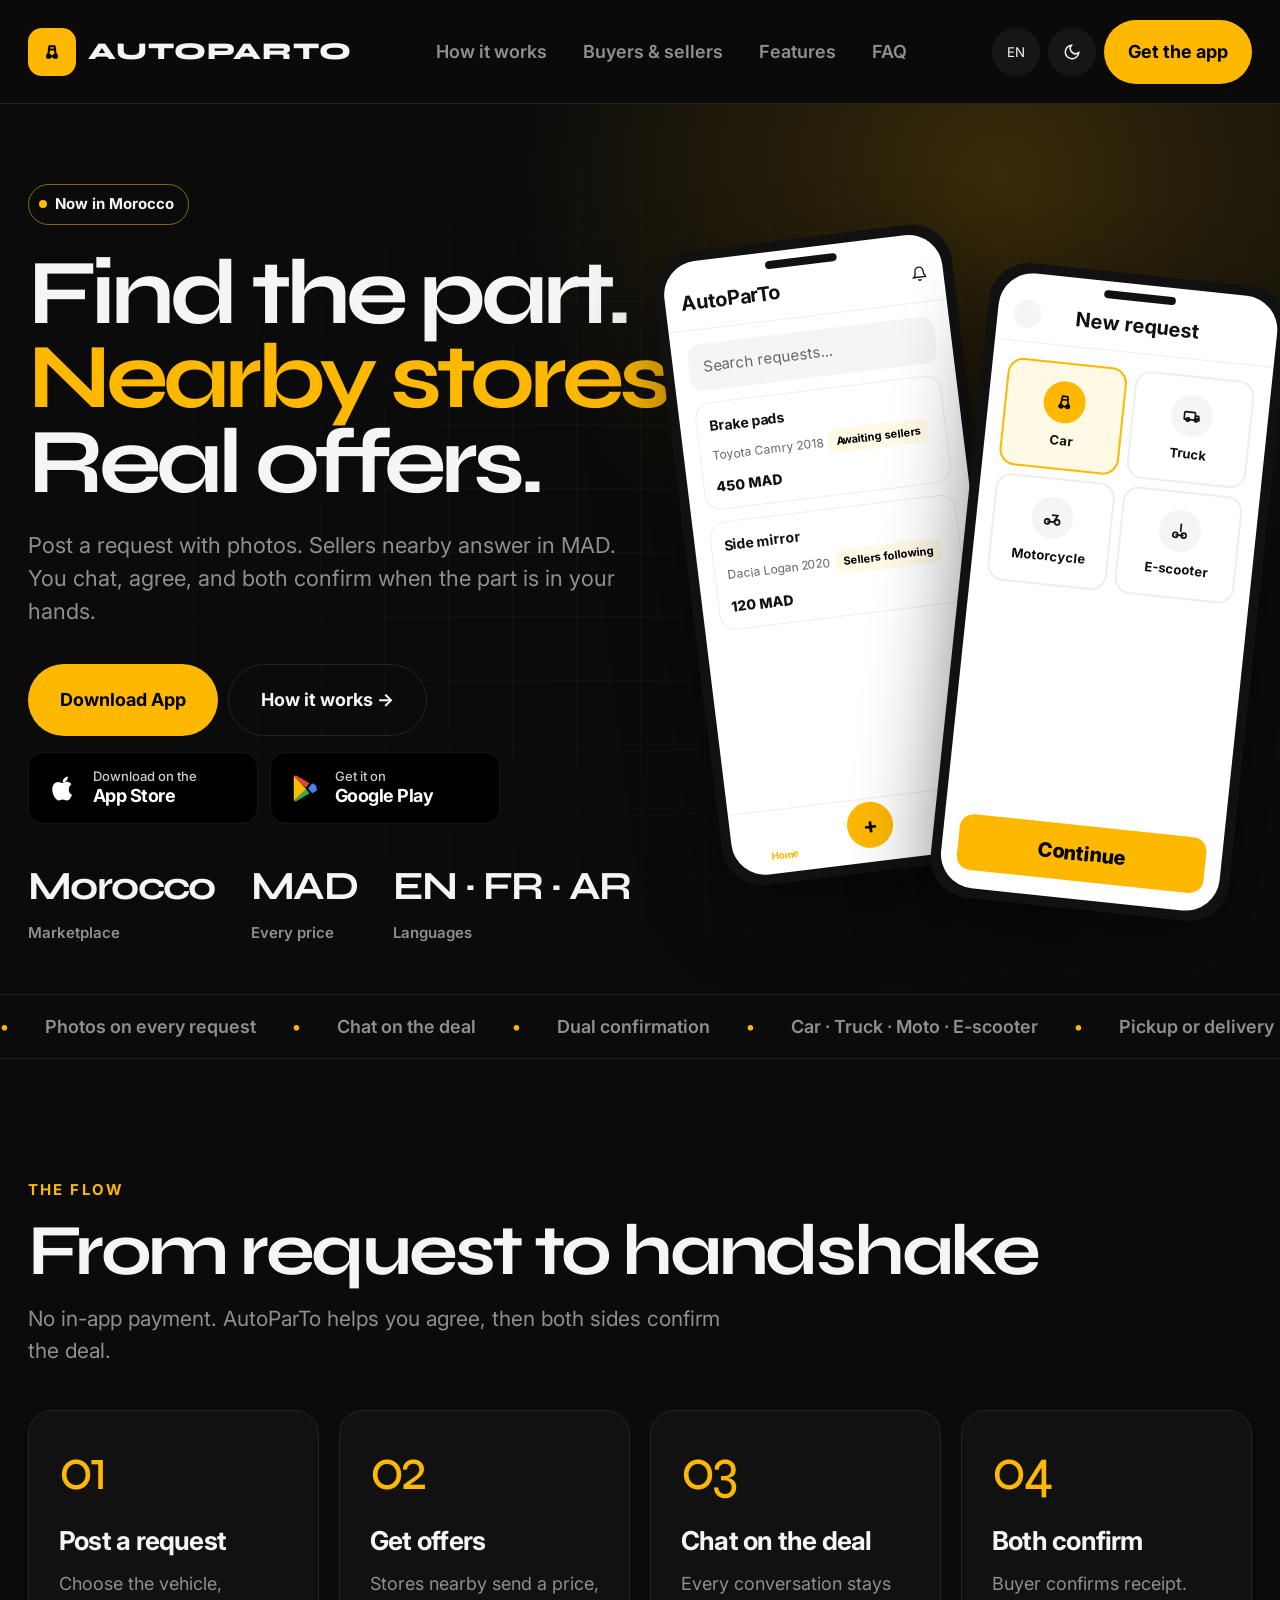
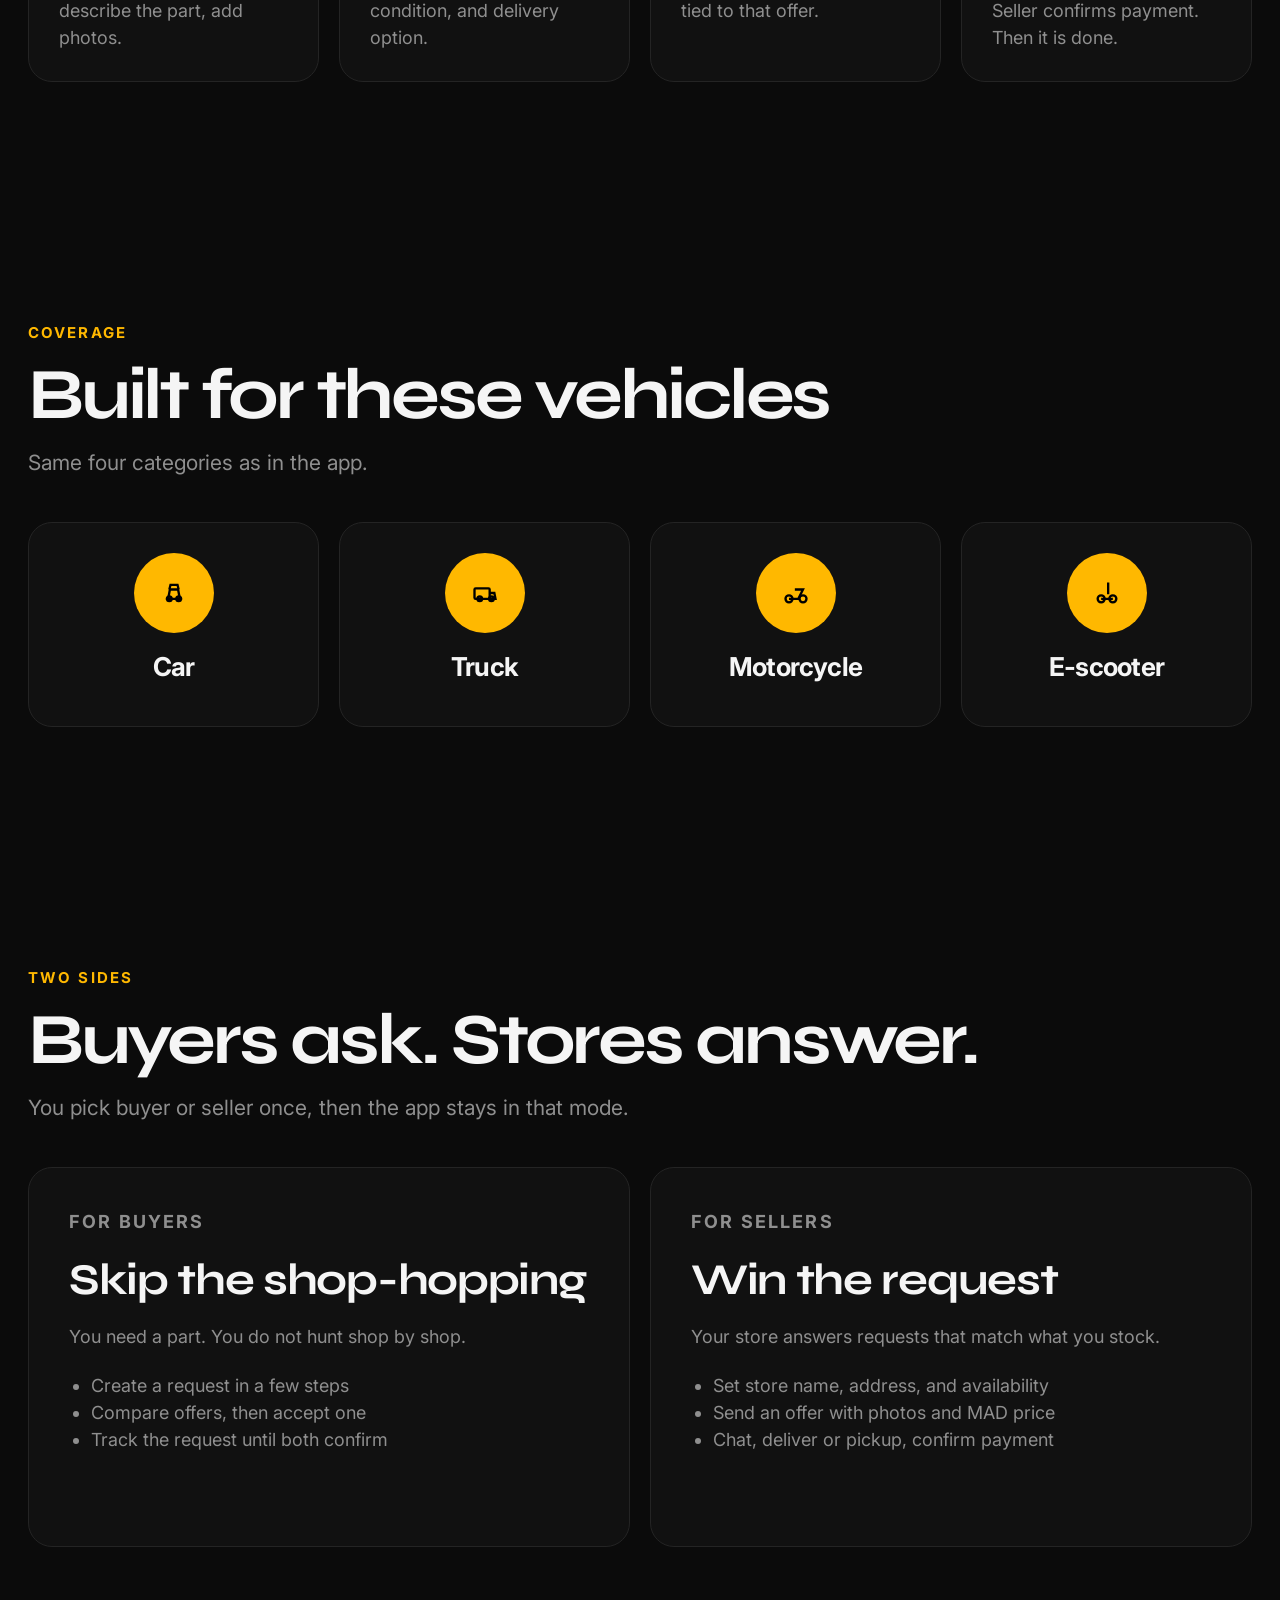
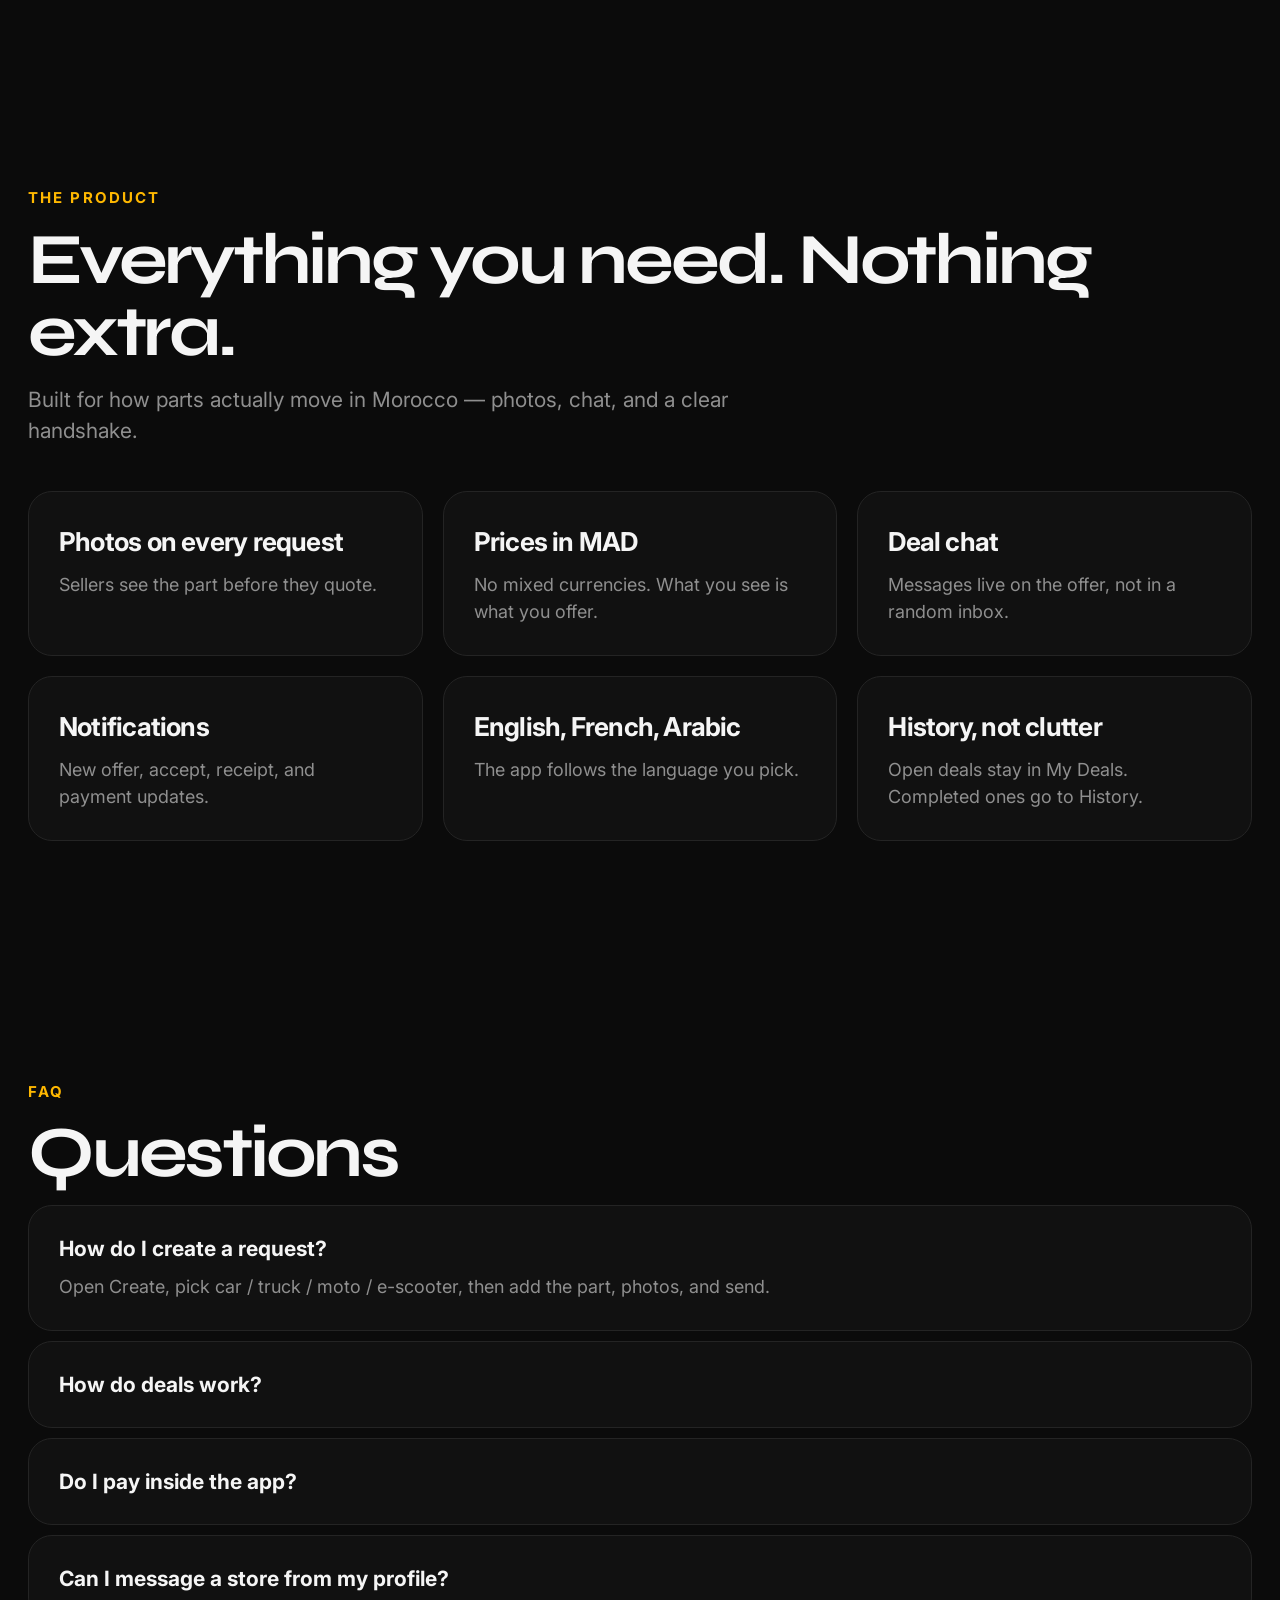
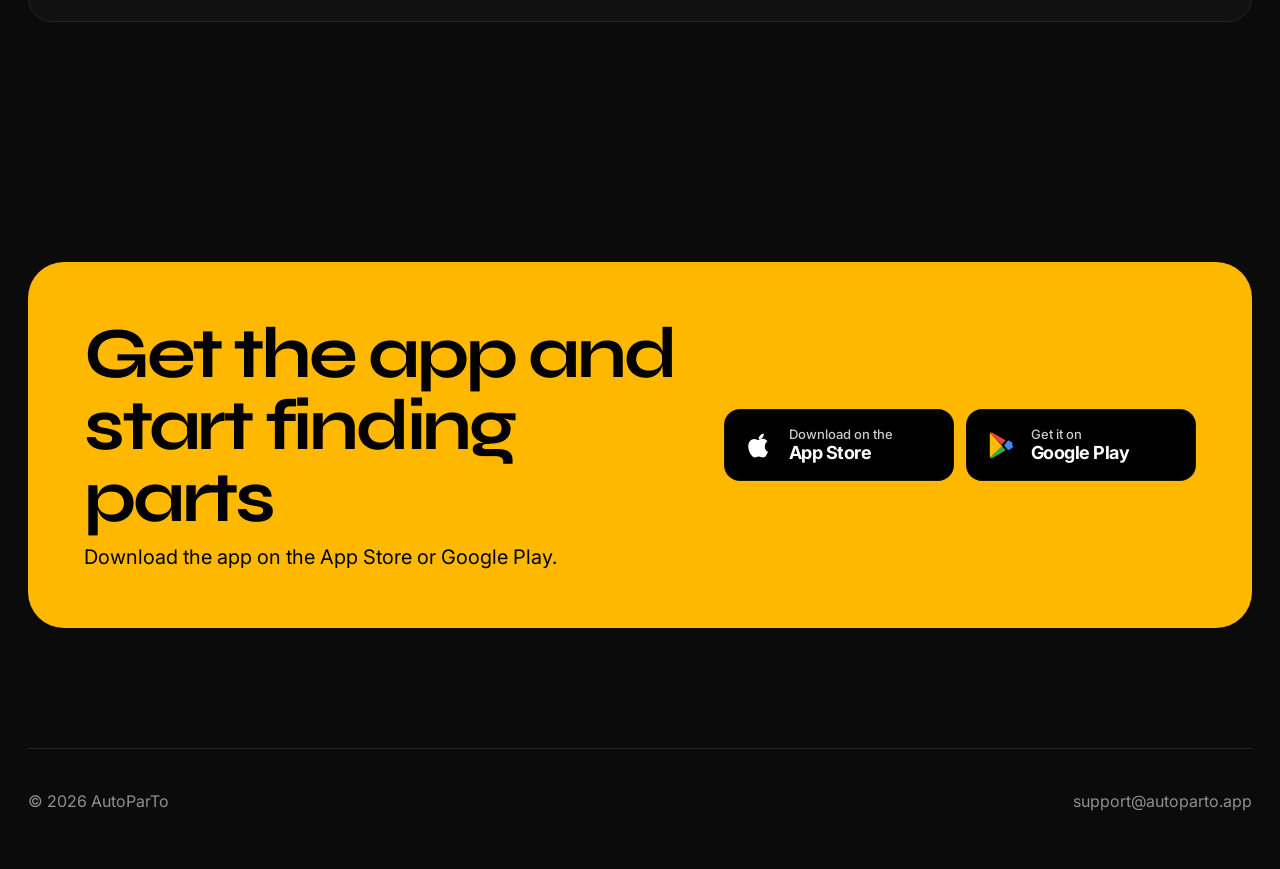
==== index.html @ 4e64b732 "Enlarge landing type and layout to match 125 percent zoom. Co-authored-by: Cursor <cursoragent@curso" ====
<!DOCTYPE html>
<html lang="fr" data-theme="dark">
  <head>
    <meta charset="UTF-8" />
    <meta name="viewport" content="width=device-width, initial-scale=1" />
    <title>AutoParTo — Find the part. Nearby stores. Real offers.</title>
    <meta
      name="description"
      content="AutoParTo connecte les acheteurs et les magasins de pieces auto au Maroc. Publie une demande, recois des offres, discute, et confirmez tous les deux."
    />
    <link rel="preconnect" href="https://fonts.googleapis.com" />
    <link rel="preconnect" href="https://fonts.gstatic.com" crossorigin />
    <link
      href="https://fonts.googleapis.com/css2?family=Inter:wght@400;500;600;700&family=Syne:wght@700;800&family=Tajawal:wght@400;500;700;800&display=swap"
      rel="stylesheet"
    />
    <link rel="stylesheet" href="./styles.css?v=3" />
  </head>
  <body>
    <header class="nav">
      <div class="wrap nav-inner">
        <a class="brand" href="#top">
          <span class="logo" aria-hidden="true">
            <svg width="20" height="20" viewBox="0 0 24 24" fill="none" stroke="currentColor" stroke-width="2.4">
              <path d="M5 17h14M7 17l1.5-8h7L17 17M8 9l1-4h6l1 4" />
              <circle cx="8" cy="17" r="2" />
              <circle cx="16" cy="17" r="2" />
            </svg>
          </span>
          AutoParTo
        </a>
        <nav class="nav-links">
          <a href="#how" data-i18n="nav.how"></a>
          <a href="#roles" data-i18n="nav.roles"></a>
          <a href="#features" data-i18n="nav.features"></a>
          <a href="#faq" data-i18n="nav.faq"></a>
        </nav>
        <div class="nav-actions">
          <div class="lang">
            <button class="lang-btn" id="langToggle" aria-label="Language">EN</button>
            <div class="lang-menu" id="langMenu">
              <button data-lang="en">English</button>
              <button data-lang="fr">Francais</button>
              <button data-lang="ar">العربية</button>
            </div>
          </div>
          <button class="icon-btn" id="themeToggle" aria-label="Theme">
            <svg width="18" height="18" viewBox="0 0 24 24" fill="none" stroke="currentColor" stroke-width="2">
              <path d="M21 12.8A9 9 0 1 1 11.2 3 7 7 0 0 0 21 12.8z" />
            </svg>
          </button>
          <a class="btn btn-primary" href="#download" data-i18n="nav.cta"></a>
          <button class="icon-btn menu-btn" id="menuBtn" aria-label="Menu">
            <svg width="18" height="18" viewBox="0 0 24 24" fill="none" stroke="currentColor" stroke-width="2">
              <path d="M4 7h16M4 12h16M4 17h16" />
            </svg>
          </button>
        </div>
      </div>
      <div class="wrap mobile-drawer" id="mobileNav">
        <a href="#how" data-i18n="nav.how"></a>
        <a href="#roles" data-i18n="nav.roles"></a>
        <a href="#features" data-i18n="nav.features"></a>
        <a href="#faq" data-i18n="nav.faq"></a>
        <a href="#download" data-i18n="nav.cta"></a>
      </div>
    </header>

    <main id="top">
      <section class="hero">
        <div class="wrap hero-grid">
          <div>
            <div class="kicker">
              <span class="kicker-dot"></span>
              <span data-i18n="hero.kicker"></span>
            </div>
            <h1>
              <span data-i18n="hero.t1"></span>
              <span class="accent" data-i18n="hero.t2"></span>
              <span data-i18n="hero.t3"></span>
            </h1>
            <p class="lead" data-i18n="hero.lead"></p>
            <div class="hero-actions">
              <a class="btn btn-primary btn-lg" href="#download" data-i18n="hero.cta"></a>
              <a class="btn btn-ghost btn-lg" href="#how" data-i18n="hero.secondary"></a>
            </div>
            <div class="hero-cta store-btns">
              <a class="store-btn js-store-ios" href="https://apps.apple.com/app/autoparto" target="_blank" rel="noopener noreferrer" aria-label="App Store">
                <svg class="store-logo" viewBox="0 0 24 24" aria-hidden="true">
                  <path fill="currentColor" d="M16.4 12.7c0-2.3 1.9-3.4 2-3.5-1.1-1.6-2.8-1.8-3.4-1.8-1.4-.1-2.8.9-3.5.9s-1.8-.8-3-.8c-1.5 0-3 .9-3.8 2.3-1.6 2.8-.4 7 1.2 9.3.8 1.1 1.7 2.3 2.9 2.3 1.2 0 1.6-.7 3-.7s1.8.7 3 .7 2-.1 2.9-2.2c.7-1.1 1-2.1 1-2.2-.1 0-2.3-.9-2.3-3.3zM14.7 6.3c.6-.8 1.1-1.9.9-3-1 .1-2.1.7-2.8 1.5-.6.7-1.2 1.8-1 2.9 1.1.1 2.2-.5 2.9-1.4z"/>
                </svg>
                <span>
                  <small data-i18n="store.iosTop"></small>
                  <strong data-i18n="store.iosName"></strong>
                </span>
              </a>
              <a class="store-btn js-store-android" href="https://play.google.com/store/apps/details?id=com.autoparto.app" target="_blank" rel="noopener noreferrer" aria-label="Google Play">
                <svg class="store-logo" viewBox="0 0 24 24" aria-hidden="true">
                  <path fill="#34A853" d="M12.5 12.2 3.8 21.3c.2.4.6.7 1.1.7.3 0 .5-.1.8-.2l9.7-5.6-2.9-4z"/>
                  <path fill="#4285F4" d="M20.4 10.2 17.4 8.5l-3.1 3.7 3.1 3.7 3-1.7c.8-.5.8-1.8 0-2.3z"/>
                  <path fill="#FBBC04" d="M3.8 2.7c-.1.2-.2.4-.2.7v17.2c0 .3.1.5.2.7l8.9-8.6L3.8 2.7z"/>
                  <path fill="#EA4335" d="M12.5 11.8 15.4 8.5 5.7 2.9C5.4 2.7 5.2 2.6 4.9 2.6c-.5 0-.9.3-1.1.7l8.7 8.5z"/>
                </svg>
                <span>
                  <small data-i18n="store.androidTop"></small>
                  <strong data-i18n="store.androidName"></strong>
                </span>
              </a>
            </div>
            <div class="stats">
              <div>
                <strong data-i18n="stats.s1v"></strong>
                <span data-i18n="stats.s1l"></span>
              </div>
              <div>
                <strong data-i18n="stats.s2v"></strong>
                <span data-i18n="stats.s2l"></span>
              </div>
              <div>
                <strong data-i18n="stats.s3v"></strong>
                <span data-i18n="stats.s3l"></span>
              </div>
            </div>
          </div>

          <div class="phones" aria-hidden="true">
            <div class="phone phone-a">
              <div class="phone-screen">
                <div class="phone-status"><span class="notch"></span></div>
                <div class="phone-head">
                  <span>AutoParTo</span>
                  <span class="bell">
                    <svg width="16" height="16" viewBox="0 0 24 24" fill="none" stroke="currentColor" stroke-width="2">
                      <path d="M6 8a6 6 0 1 1 12 0c0 7 3 7 3 9H3s3-2 3-9" />
                      <path d="M10 20a2 2 0 0 0 4 0" />
                    </svg>
                  </span>
                </div>
                <div class="search" data-i18n="mock.search"></div>
                <div class="mini-card">
                  <strong data-i18n="mock.part1"></strong>
                  <span>Toyota Camry 2018</span>
                  <div class="pill" data-i18n="mock.awaiting"></div>
                  <div class="price">450 MAD</div>
                </div>
                <div class="mini-card">
                  <strong data-i18n="mock.part2"></strong>
                  <span>Dacia Logan 2020</span>
                  <div class="pill" data-i18n="mock.offers"></div>
                  <div class="price">120 MAD</div>
                </div>
                <div class="tabbar">
                  <div class="on">Home</div>
                  <div><div class="mid">+</div></div>
                  <div>Compte</div>
                </div>
              </div>
            </div>

            <div class="phone phone-b">
              <div class="phone-screen">
                <div class="phone-status"><span class="notch"></span></div>
                <div class="phone-head">
                  <span class="back-dot"></span>
                  <span data-i18n="mock.create"></span>
                  <span class="head-spacer"></span>
                </div>
                <div class="grid-2">
                  <div class="cat on">
                    <div class="icon-circle">
                      <svg width="20" height="20" viewBox="0 0 24 24" fill="none" stroke="currentColor" stroke-width="2"><path d="M5 17h14M7 17l1.5-8h7L17 17M8 9l1-4h6l1 4"/><circle cx="8" cy="17" r="2"/><circle cx="16" cy="17" r="2"/></svg>
                    </div>
                    <span data-i18n="vehicles.car"></span>
                  </div>
                  <div class="cat">
                    <div class="icon-circle">
                      <svg width="20" height="20" viewBox="0 0 24 24" fill="none" stroke="currentColor" stroke-width="2"><rect x="3" y="8" width="13" height="9" rx="1"/><path d="M16 12h4l1 5h-5"/><circle cx="7.5" cy="17" r="2"/><circle cx="17.5" cy="17" r="2"/></svg>
                    </div>
                    <span data-i18n="vehicles.truck"></span>
                  </div>
                  <div class="cat">
                    <div class="icon-circle">
                      <svg width="20" height="20" viewBox="0 0 24 24" fill="none" stroke="currentColor" stroke-width="2"><circle cx="6" cy="17" r="3"/><circle cx="18" cy="17" r="3"/><path d="M6 17h8l4-8H11"/></svg>
                    </div>
                    <span data-i18n="vehicles.moto"></span>
                  </div>
                  <div class="cat">
                    <div class="icon-circle">
                      <svg width="20" height="20" viewBox="0 0 24 24" fill="none" stroke="currentColor" stroke-width="2"><path d="M13 3v10M7 17h10"/><circle cx="7" cy="17" r="3"/><circle cx="17" cy="17" r="3"/></svg>
                    </div>
                    <span data-i18n="vehicles.escooter"></span>
                  </div>
                </div>
                <div class="continue" data-i18n="mock.continue"></div>
              </div>
            </div>
          </div>
        </div>
      </section>

      <div class="ticker" aria-hidden="true">
        <div class="ticker-track">
          <span data-i18n="ticker.c1"></span>
          <span data-i18n="ticker.c2"></span>
          <span data-i18n="ticker.c3"></span>
          <span data-i18n="ticker.c4"></span>
          <span data-i18n="ticker.c5"></span>
          <span data-i18n="ticker.c6"></span>
          <span data-i18n="ticker.c1"></span>
          <span data-i18n="ticker.c2"></span>
          <span data-i18n="ticker.c3"></span>
          <span data-i18n="ticker.c4"></span>
          <span data-i18n="ticker.c5"></span>
          <span data-i18n="ticker.c6"></span>
        </div>
      </div>

      <section class="section" id="how">
        <div class="wrap">
          <p class="eyebrow" data-i18n="how.eyebrow"></p>
          <h2 data-i18n="how.title"></h2>
          <p class="section-lead" data-i18n="how.lead"></p>
          <div class="steps">
            <article class="step">
              <div class="step-num">01</div>
              <h3 data-i18n="how.s1t"></h3>
              <p data-i18n="how.s1d"></p>
            </article>
            <article class="step">
              <div class="step-num">02</div>
              <h3 data-i18n="how.s2t"></h3>
              <p data-i18n="how.s2d"></p>
            </article>
            <article class="step">
              <div class="step-num">03</div>
              <h3 data-i18n="how.s3t"></h3>
              <p data-i18n="how.s3d"></p>
            </article>
            <article class="step">
              <div class="step-num">04</div>
              <h3 data-i18n="how.s4t"></h3>
              <p data-i18n="how.s4d"></p>
            </article>
          </div>
        </div>
      </section>

      <section class="section" id="vehicles">
        <div class="wrap">
          <p class="eyebrow" data-i18n="vehicles.eyebrow"></p>
          <h2 data-i18n="vehicles.title"></h2>
          <p class="section-lead" data-i18n="vehicles.lead"></p>
          <div class="vehicles">
            <article class="vehicle">
              <div class="icon-circle">
                <svg width="28" height="28" viewBox="0 0 24 24" fill="none" stroke="currentColor" stroke-width="2"><path d="M5 17h14M7 17l1.5-8h7L17 17M8 9l1-4h6l1 4"/><circle cx="8" cy="17" r="2"/><circle cx="16" cy="17" r="2"/></svg>
              </div>
              <h3 data-i18n="vehicles.car"></h3>
            </article>
            <article class="vehicle">
              <div class="icon-circle">
                <svg width="28" height="28" viewBox="0 0 24 24" fill="none" stroke="currentColor" stroke-width="2"><rect x="3" y="8" width="13" height="9" rx="1"/><path d="M16 12h4l1 5h-5"/><circle cx="7.5" cy="17" r="2"/><circle cx="17.5" cy="17" r="2"/></svg>
              </div>
              <h3 data-i18n="vehicles.truck"></h3>
            </article>
            <article class="vehicle">
              <div class="icon-circle">
                <svg width="28" height="28" viewBox="0 0 24 24" fill="none" stroke="currentColor" stroke-width="2"><circle cx="6" cy="17" r="3"/><circle cx="18" cy="17" r="3"/><path d="M6 17h8l4-8H11"/></svg>
              </div>
              <h3 data-i18n="vehicles.moto"></h3>
            </article>
            <article class="vehicle">
              <div class="icon-circle">
                <svg width="28" height="28" viewBox="0 0 24 24" fill="none" stroke="currentColor" stroke-width="2"><path d="M13 3v10M7 17h10"/><circle cx="7" cy="17" r="3"/><circle cx="17" cy="17" r="3"/></svg>
              </div>
              <h3 data-i18n="vehicles.escooter"></h3>
            </article>
          </div>
        </div>
      </section>

      <section class="section" id="roles">
        <div class="wrap">
          <p class="eyebrow" data-i18n="roles.eyebrow"></p>
          <h2 data-i18n="roles.title"></h2>
          <p class="section-lead" data-i18n="roles.lead"></p>
          <div class="roles">
            <article class="role">
              <p class="role-tag" data-i18n="roles.buyerTag"></p>
              <h3 data-i18n="roles.buyerTitle"></h3>
              <p data-i18n="roles.buyerLead"></p>
              <ul>
                <li data-i18n="roles.b1"></li>
                <li data-i18n="roles.b2"></li>
                <li data-i18n="roles.b3"></li>
              </ul>
            </article>
            <article class="role">
              <p class="role-tag" data-i18n="roles.sellerTag"></p>
              <h3 data-i18n="roles.sellerTitle"></h3>
              <p data-i18n="roles.sellerLead"></p>
              <ul>
                <li data-i18n="roles.s1"></li>
                <li data-i18n="roles.s2"></li>
                <li data-i18n="roles.s3"></li>
              </ul>
            </article>
          </div>
        </div>
      </section>

      <section class="section" id="features">
        <div class="wrap">
          <p class="eyebrow" data-i18n="features.eyebrow"></p>
          <h2 data-i18n="features.title"></h2>
          <p class="section-lead" data-i18n="features.lead"></p>
          <div class="features">
            <article class="feature">
              <h3 data-i18n="features.f1t"></h3>
              <p data-i18n="features.f1d"></p>
            </article>
            <article class="feature">
              <h3 data-i18n="features.f2t"></h3>
              <p data-i18n="features.f2d"></p>
            </article>
            <article class="feature">
              <h3 data-i18n="features.f3t"></h3>
              <p data-i18n="features.f3d"></p>
            </article>
            <article class="feature">
              <h3 data-i18n="features.f4t"></h3>
              <p data-i18n="features.f4d"></p>
            </article>
            <article class="feature">
              <h3 data-i18n="features.f5t"></h3>
              <p data-i18n="features.f5d"></p>
            </article>
            <article class="feature">
              <h3 data-i18n="features.f6t"></h3>
              <p data-i18n="features.f6d"></p>
            </article>
          </div>
        </div>
      </section>

      <section class="section" id="faq">
        <div class="wrap">
          <p class="eyebrow" data-i18n="faq.eyebrow"></p>
          <h2 data-i18n="faq.title"></h2>
          <div class="faq-item open">
            <button type="button" data-i18n="faq.q1"></button>
            <p data-i18n="faq.a1"></p>
          </div>
          <div class="faq-item">
            <button type="button" data-i18n="faq.q2"></button>
            <p data-i18n="faq.a2"></p>
          </div>
          <div class="faq-item">
            <button type="button" data-i18n="faq.q3"></button>
            <p data-i18n="faq.a3"></p>
          </div>
          <div class="faq-item">
            <button type="button" data-i18n="faq.q4"></button>
            <p data-i18n="faq.a4"></p>
          </div>
        </div>
      </section>

      <section class="section" id="download">
        <div class="wrap">
          <div class="cta-band">
            <div>
              <h2 data-i18n="cta.title"></h2>
              <p data-i18n="cta.lead"></p>
            </div>
            <div class="store-btns">
              <a class="store-btn js-store-ios" href="https://apps.apple.com/app/autoparto" target="_blank" rel="noopener noreferrer" aria-label="App Store">
                <svg class="store-logo" viewBox="0 0 24 24" aria-hidden="true">
                  <path fill="currentColor" d="M16.4 12.7c0-2.3 1.9-3.4 2-3.5-1.1-1.6-2.8-1.8-3.4-1.8-1.4-.1-2.8.9-3.5.9s-1.8-.8-3-.8c-1.5 0-3 .9-3.8 2.3-1.6 2.8-.4 7 1.2 9.3.8 1.1 1.7 2.3 2.9 2.3 1.2 0 1.6-.7 3-.7s1.8.7 3 .7 2-.1 2.9-2.2c.7-1.1 1-2.1 1-2.2-.1 0-2.3-.9-2.3-3.3zM14.7 6.3c.6-.8 1.1-1.9.9-3-1 .1-2.1.7-2.8 1.5-.6.7-1.2 1.8-1 2.9 1.1.1 2.2-.5 2.9-1.4z"/>
                </svg>
                <span>
                  <small data-i18n="store.iosTop"></small>
                  <strong data-i18n="store.iosName"></strong>
                </span>
              </a>
              <a class="store-btn js-store-android" href="https://play.google.com/store/apps/details?id=com.autoparto.app" target="_blank" rel="noopener noreferrer" aria-label="Google Play">
                <svg class="store-logo" viewBox="0 0 24 24" fill="none" aria-hidden="true">
                  <path fill="#34A853" d="M12.5 12.2 3.8 21.3c.2.4.6.7 1.1.7.3 0 .5-.1.8-.2l9.7-5.6-2.9-4z"/>
                  <path fill="#4285F4" d="M20.4 10.2 17.4 8.5l-3.1 3.7 3.1 3.7 3-1.7c.8-.5.8-1.8 0-2.3z"/>
                  <path fill="#FBBC04" d="M3.8 2.7c-.1.2-.2.4-.2.7v17.2c0 .3.1.5.2.7l8.9-8.6L3.8 2.7z"/>
                  <path fill="#EA4335" d="M12.5 11.8 15.4 8.5 5.7 2.9C5.4 2.7 5.2 2.6 4.9 2.6c-.5 0-.9.3-1.1.7l8.7 8.5z"/>
                </svg>
                <span>
                  <small data-i18n="store.androidTop"></small>
                  <strong data-i18n="store.androidName"></strong>
                </span>
              </a>
            </div>
          </div>
        </div>
      </section>
    </main>

    <footer class="wrap footer">
      <span>© 2026 AutoParTo</span>
      <a href="mailto:support@autoparto.app">support@autoparto.app</a>
    </footer>

    <script src="./script.js?v=3"></script>
  </body>
</html>
---- styles.css ----
:root {
  --yellow: #ffb800;
  --yellow-soft: #3d3100;
  --splash: #2a1a00;
  --text: #f5f5f5;
  --muted: #8f8f8f;
  --bg: #0b0b0b;
  --surface: #161616;
  --border: #242424;
  --card: #111111;
  --icon: #bdbdbd;
  --shadow: 0 30px 80px rgba(0, 0, 0, 0.45);
  --radius: 24px;
  --radius-lg: 36px;
  --nav: 104px;
  --grid: rgba(255, 255, 255, 0.035);
}

html[data-theme='light'] {
  --yellow-soft: #fff9e6;
  --splash: #ffe1a3;
  --text: #111111;
  --muted: #666666;
  --bg: #ffffff;
  --surface: #f5f5f5;
  --border: #ececec;
  --card: #ffffff;
  --icon: #666666;
  --shadow: 0 18px 50px rgba(0, 0, 0, 0.08);
  --grid: rgba(0, 0, 0, 0.04);
}

* {
  box-sizing: border-box;
  margin: 0;
  padding: 0;
}

html {
  scroll-behavior: smooth;
  scroll-padding-top: 120px;
}

body {
  font-family: Inter, ui-sans-serif, system-ui, sans-serif;
  background: var(--bg);
  color: var(--text);
  font-size: 20px;
  line-height: 1.5;
}

img {
  max-width: 100%;
}

a {
  color: inherit;
  text-decoration: none;
}

button,
.btn {
  font-family: inherit;
}

.wrap {
  width: min(1520px, calc(100% - 56px));
  margin: 0 auto;
}

.nav {
  position: sticky;
  top: 0;
  z-index: 40;
  height: var(--nav);
  background: color-mix(in srgb, var(--bg) 78%, transparent);
  backdrop-filter: blur(18px);
  border-bottom: 1px solid var(--border);
}

.nav-inner {
  height: 100%;
  display: flex;
  align-items: center;
  justify-content: space-between;
  gap: 16px;
}

.brand {
  display: flex;
  align-items: center;
  gap: 12px;
  font-family: Syne, Inter, sans-serif;
  font-weight: 800;
  font-size: 24px;
  letter-spacing: 0.04em;
  text-transform: uppercase;
}

.logo {
  width: 48px;
  height: 48px;
  border-radius: 14px;
  background: var(--yellow);
  display: grid;
  place-items: center;
  color: #000;
}

.nav-links {
  display: flex;
  align-items: center;
  gap: 36px;
  color: var(--muted);
  font-size: 18px;
  font-weight: 600;
}

.nav-links a:hover,
.nav-links a:focus-visible {
  color: var(--text);
}

.nav-actions {
  display: flex;
  align-items: center;
  gap: 8px;
}

.icon-btn,
.lang-btn {
  width: 48px;
  height: 48px;
  border: 0;
  border-radius: 24px;
  background: var(--surface);
  color: var(--text);
  display: grid;
  place-items: center;
  cursor: pointer;
}

.lang {
  position: relative;
}

.lang-menu {
  display: none;
  position: absolute;
  inset-inline-end: 0;
  top: calc(100% + 8px);
  min-width: 140px;
  background: var(--card);
  border: 1px solid var(--border);
  border-radius: 14px;
  box-shadow: var(--shadow);
  overflow: hidden;
}

.lang.open .lang-menu {
  display: block;
}

.lang-menu button {
  width: 100%;
  border: 0;
  background: transparent;
  color: var(--text);
  text-align: start;
  padding: 12px 16px;
  font-size: 16px;
  font-weight: 600;
  cursor: pointer;
}

#langMenu button[data-lang='ar'] {
  font-family: Tajawal, Inter, sans-serif;
}

.lang-menu button:hover,
.lang-menu button[aria-current='true'] {
  background: var(--yellow-soft);
}

.menu-btn {
  display: none;
}

.btn {
  display: inline-flex;
  align-items: center;
  justify-content: center;
  gap: 8px;
  height: 64px;
  padding: 0 24px;
  border-radius: 999px;
  border: 0;
  font-size: 18px;
  font-weight: 700;
  cursor: pointer;
}

.btn-primary {
  background: var(--yellow);
  color: #000;
}

.btn-primary:hover {
  filter: brightness(0.96);
}

.btn-ghost {
  background: transparent;
  color: var(--text);
  border: 1px solid var(--border);
}

.btn-lg {
  height: 72px;
  padding: 0 32px;
}

.hero {
  position: relative;
  padding: 80px 0 48px;
  overflow: hidden;
  min-height: calc(100vh - var(--nav));
  background:
    radial-gradient(circle at 78% 8%, rgba(255, 184, 0, 0.18) 0%, transparent 38%),
    var(--bg);
}

.hero::before {
  content: '';
  position: absolute;
  inset: 0;
  background-image:
    linear-gradient(var(--grid) 1px, transparent 1px),
    linear-gradient(90deg, var(--grid) 1px, transparent 1px);
  background-size: 64px 64px;
  mask-image: radial-gradient(ellipse at center, #000 20%, transparent 78%);
  pointer-events: none;
}

.hero-grid {
  position: relative;
  display: grid;
  grid-template-columns: minmax(0, 1.05fr) minmax(380px, 0.95fr);
  gap: 36px;
  align-items: center;
}

.kicker {
  display: inline-flex;
  align-items: center;
  gap: 8px;
  background: transparent;
  border: 1px solid color-mix(in srgb, var(--yellow) 45%, var(--border));
  color: var(--text);
  border-radius: 999px;
  padding: 8px 14px 8px 10px;
  font-size: 15px;
  font-weight: 700;
  margin-bottom: 26px;
}

.kicker-dot {
  width: 8px;
  height: 8px;
  border-radius: 50%;
  background: var(--yellow);
}

h1 {
  font-family: Syne, Inter, sans-serif;
  font-size: clamp(56px, 7.2vw, 102px);
  line-height: 0.92;
  letter-spacing: -0.055em;
  margin-bottom: 24px;
}

h1 span {
  display: block;
  white-space: nowrap;
}

h1 .accent {
  color: var(--yellow);
}

.lead {
  font-size: 22px;
  color: var(--muted);
  max-width: 680px;
  margin-bottom: 36px;
}

.hero-actions {
  display: flex;
  flex-wrap: wrap;
  gap: 10px;
  margin-bottom: 16px;
}

.hero-cta,
.store-btns {
  display: flex;
  flex-wrap: wrap;
  gap: 12px;
  margin-bottom: 28px;
}

.store-btns {
  margin-bottom: 0;
}

.store-btn {
  display: inline-flex;
  align-items: center;
  gap: 14px;
  min-width: 230px;
  height: 72px;
  padding: 12px 24px 12px 18px;
  border-radius: 16px;
  background: #000;
  color: #fff;
  border: 1px solid rgba(255, 255, 255, 0.08);
}

html[data-theme='light'] .store-btn {
  border-color: #111;
}

.store-btn:hover {
  filter: brightness(1.12);
}

.store-logo {
  width: 32px;
  height: 32px;
  flex: 0 0 32px;
}

.store-btn small {
  display: block;
  font-size: 13px;
  font-weight: 500;
  opacity: 0.8;
  line-height: 1.2;
}

.store-btn strong {
  display: block;
  font-size: 18px;
  font-weight: 700;
  letter-spacing: -0.03em;
  line-height: 1.2;
}

.stats {
  display: flex;
  gap: 36px;
  margin-top: 32px;
  flex-wrap: wrap;
}

.stats strong {
  display: block;
  font-family: Syne, Inter, sans-serif;
  font-size: 40px;
  letter-spacing: -0.04em;
}

.stats span {
  color: var(--muted);
  font-size: 15px;
  font-weight: 600;
}

.phones {
  position: relative;
  min-height: 720px;
  display: flex;
  align-items: center;
  justify-content: center;
}

.phone {
  width: 300px;
  height: 638px;
  border-radius: 40px;
  background: #111;
  padding: 10px;
  box-shadow: var(--shadow);
  position: relative;
  flex: 0 0 auto;
}

.phone-a {
  transform: rotate(-7deg) translate(18px, -8px);
  z-index: 1;
}

.phone-b {
  transform: rotate(6deg) translate(-8px, 28px);
  z-index: 2;
}

.phone-screen {
  height: 100%;
  background: #fff;
  color: #111;
  border-radius: 34px;
  overflow: hidden;
  display: flex;
  flex-direction: column;
}

.phone-status {
  height: 18px;
  display: flex;
  justify-content: center;
  align-items: center;
  padding-top: 8px;
}

.notch {
  width: 72px;
  height: 8px;
  border-radius: 8px;
  background: #111;
}

.phone-head {
  display: flex;
  align-items: center;
  justify-content: space-between;
  padding: 8px 16px 12px;
  border-bottom: 1px solid #eee;
  font-weight: 700;
  gap: 8px;
}

.back-dot,
.head-spacer {
  width: 28px;
  height: 28px;
  border-radius: 14px;
  background: #f5f5f5;
  flex: 0 0 28px;
}

.head-spacer {
  background: transparent;
}

.search {
  margin: 14px 16px 0;
  background: #f5f5f5;
  border-radius: 12px;
  color: #666;
  font-size: 15px;
  padding: 12px 14px;
}

.mini-card {
  margin: 12px 16px 0;
  background: #fff;
  border: 1px solid #eee;
  border-radius: 16px;
  padding: 12px;
}

.mini-card strong {
  display: block;
  font-size: 14px;
}

.mini-card span {
  color: #666;
  font-size: 12px;
}

.pill {
  display: inline-flex;
  margin-top: 8px;
  background: #fff9e6;
  color: #000;
  font-size: 11px;
  font-weight: 700;
  border-radius: 8px;
  padding: 4px 8px;
}

.price {
  margin-top: 8px;
  font-weight: 800;
  font-size: 14px;
}

.grid-2 {
  display: grid;
  grid-template-columns: 1fr 1fr;
  gap: 8px;
  padding: 16px;
}

.cat {
  min-height: 108px;
  border: 2px solid #eee;
  border-radius: 16px;
  display: flex;
  flex-direction: column;
  align-items: center;
  justify-content: center;
  gap: 8px;
  font-size: 13px;
  font-weight: 700;
}

.cat.on {
  border-color: var(--yellow);
  background: #fff9e6;
}

.icon-circle {
  width: 42px;
  height: 42px;
  border-radius: 21px;
  background: #f5f5f5;
  display: grid;
  place-items: center;
}

.cat.on .icon-circle {
  background: var(--yellow);
  color: #000;
}

.continue {
  margin: auto 16px 18px;
  height: 56px;
  border-radius: 14px;
  background: var(--yellow);
  color: #000;
  display: flex;
  align-items: center;
  justify-content: center;
  font-weight: 800;
}

.tabbar {
  margin-top: auto;
  height: 64px;
  border-top: 1px solid #eee;
  display: grid;
  grid-template-columns: 1fr 1fr 1fr;
  align-items: end;
  padding: 0 8px 10px;
  font-size: 10px;
  font-weight: 700;
  color: #9a9a9a;
  text-align: center;
}

.tabbar .mid {
  width: 46px;
  height: 46px;
  margin: -18px auto 4px;
  border-radius: 23px;
  background: var(--yellow);
  color: #000;
  display: grid;
  place-items: center;
  font-size: 22px;
}

.tabbar .on {
  color: var(--yellow);
}

.ticker {
  overflow: hidden;
  border-top: 1px solid var(--border);
  border-bottom: 1px solid var(--border);
  padding: 18px 0;
  color: var(--muted);
  font-size: 18px;
  font-weight: 600;
}

.ticker-track {
  display: flex;
  gap: 36px;
  width: max-content;
  animation: ticker 28s linear infinite;
}

.ticker-track span::before {
  content: '•';
  color: var(--yellow);
  margin-right: 36px;
}

@keyframes ticker {
  from {
    transform: translateX(0);
  }
  to {
    transform: translateX(-50%);
  }
}

.section {
  padding: 120px 0;
}

.eyebrow {
  color: var(--yellow);
  font-size: 15px;
  font-weight: 700;
  letter-spacing: 0.14em;
  text-transform: uppercase;
  margin-bottom: 14px;
}

.section h2 {
  font-family: Syne, Inter, sans-serif;
  font-size: clamp(44px, 5.8vw, 72px);
  letter-spacing: -0.045em;
  line-height: 1;
  margin-bottom: 16px;
}

.section-lead {
  color: var(--muted);
  max-width: 720px;
  margin-bottom: 44px;
  font-size: 21px;
}

.steps,
.vehicles,
.features {
  display: grid;
  gap: 20px;
}

.steps {
  grid-template-columns: repeat(4, 1fr);
}

.step,
.feature,
.role,
.vehicle,
.faq-item {
  background: var(--card);
  border: 1px solid var(--border);
  border-radius: var(--radius);
  padding: 30px;
}

.step-num {
  font-family: Syne, Inter, sans-serif;
  font-size: 58px;
  line-height: 1;
  color: var(--yellow);
  margin-bottom: 22px;
  letter-spacing: -0.06em;
}

.step h3,
.feature h3,
.role h3,
.vehicle h3 {
  font-size: 26px;
  margin-bottom: 10px;
  letter-spacing: -0.03em;
}

.step p,
.feature p,
.role p {
  color: var(--muted);
  font-size: 18px;
}

.vehicles {
  grid-template-columns: repeat(4, 1fr);
}

.vehicle {
  text-align: center;
  min-height: 196px;
  display: flex;
  flex-direction: column;
  align-items: center;
  justify-content: center;
  gap: 14px;
}

.vehicle .icon-circle {
  width: 80px;
  height: 80px;
  border-radius: 40px;
  background: var(--yellow);
  color: #000;
}

.roles {
  display: grid;
  grid-template-columns: 1fr 1fr;
  gap: 20px;
}

.role {
  padding: 40px;
  min-height: 380px;
}

.role-tag {
  color: var(--yellow);
  font-size: 14px;
  font-weight: 700;
  letter-spacing: 0.12em;
  text-transform: uppercase;
  margin-bottom: 12px;
}

.role h3 {
  font-family: Syne, Inter, sans-serif;
  font-size: 44px;
}

.role ul {
  margin-inline-start: 22px;
  margin-top: 22px;
  color: var(--muted);
  font-size: 18px;
}

.features {
  grid-template-columns: repeat(3, 1fr);
}

.faq-item + .faq-item {
  margin-top: 10px;
}

.faq-item button {
  width: 100%;
  background: transparent;
  border: 0;
  color: var(--text);
  font-size: 21px;
  font-weight: 700;
  text-align: start;
  cursor: pointer;
  display: flex;
  justify-content: space-between;
  gap: 12px;
}

.faq-item p {
  display: none;
  color: var(--muted);
  margin-top: 12px;
  font-size: 18px;
}

.faq-item.open p {
  display: block;
}

.cta-band {
  background: var(--yellow);
  color: #000;
  border-radius: 36px;
  padding: 56px;
  display: flex;
  justify-content: space-between;
  align-items: center;
  gap: 28px;
}

.cta-band h2 {
  font-family: Syne, Inter, sans-serif;
  margin: 0 0 8px;
  color: #000;
}

.cta-band p {
  margin: 0;
  max-width: 520px;
}

.cta-band .store-btns {
  flex-shrink: 0;
}

.footer {
  padding: 40px 0 56px;
  color: var(--muted);
  font-size: 16px;
  display: flex;
  justify-content: space-between;
  gap: 16px;
  flex-wrap: wrap;
  border-top: 1px solid var(--border);
}

.mobile-drawer {
  display: none;
}

@media (max-width: 960px) {
  .hero-grid,
  .steps,
  .vehicles,
  .roles,
  .features {
    grid-template-columns: 1fr 1fr;
  }

  .phone-a {
    display: none;
  }

  .phone-b {
    transform: none;
    margin: 0 auto;
  }

  .cta-band {
    flex-direction: column;
    align-items: flex-start;
  }
}

@media (max-width: 720px) {
  .nav-links,
  .nav .btn {
    display: none;
  }

  .menu-btn {
    display: grid;
  }

  .hero,
  .hero-grid,
  .steps,
  .vehicles,
  .roles,
  .features {
    grid-template-columns: 1fr;
  }

  .hero {
    min-height: 0;
    padding-top: 40px;
  }

  .phones {
    min-height: 0;
  }

  .mobile-drawer.open {
    display: flex;
    flex-direction: column;
    gap: 14px;
    padding: 0 0 16px;
    font-weight: 700;
  }
}

html[dir='rtl'] body {
  font-family: Tajawal, Inter, ui-sans-serif, sans-serif;
}

html[dir='rtl'] .brand,
html[dir='rtl'] h1,
html[dir='rtl'] .section h2,
html[dir='rtl'] .stats strong,
html[dir='rtl'] .step-num,
html[dir='rtl'] .role h3,
html[dir='rtl'] .cta-band h2 {
  font-family: Tajawal, Syne, sans-serif;
  letter-spacing: 0;
}

html[dir='rtl'] h1 {
  font-size: clamp(48px, 6.8vw, 84px);
  line-height: 1.18;
}

html[dir='rtl'] h1 span {
  white-space: nowrap;
}

html[dir='rtl'] .section h2,
html[dir='rtl'] .role h3 {
  line-height: 1.25;
}

html[dir='rtl'] .eyebrow,
html[dir='rtl'] .role-tag {
  letter-spacing: 0.08em;
}

html[dir='rtl'] .store-btn {
  direction: ltr;
}

html[dir='rtl'] .ticker-track {
  animation-name: ticker-rtl;
}

@keyframes ticker-rtl {
  from {
    transform: translateX(0);
  }
  to {
    transform: translateX(50%);
  }
}
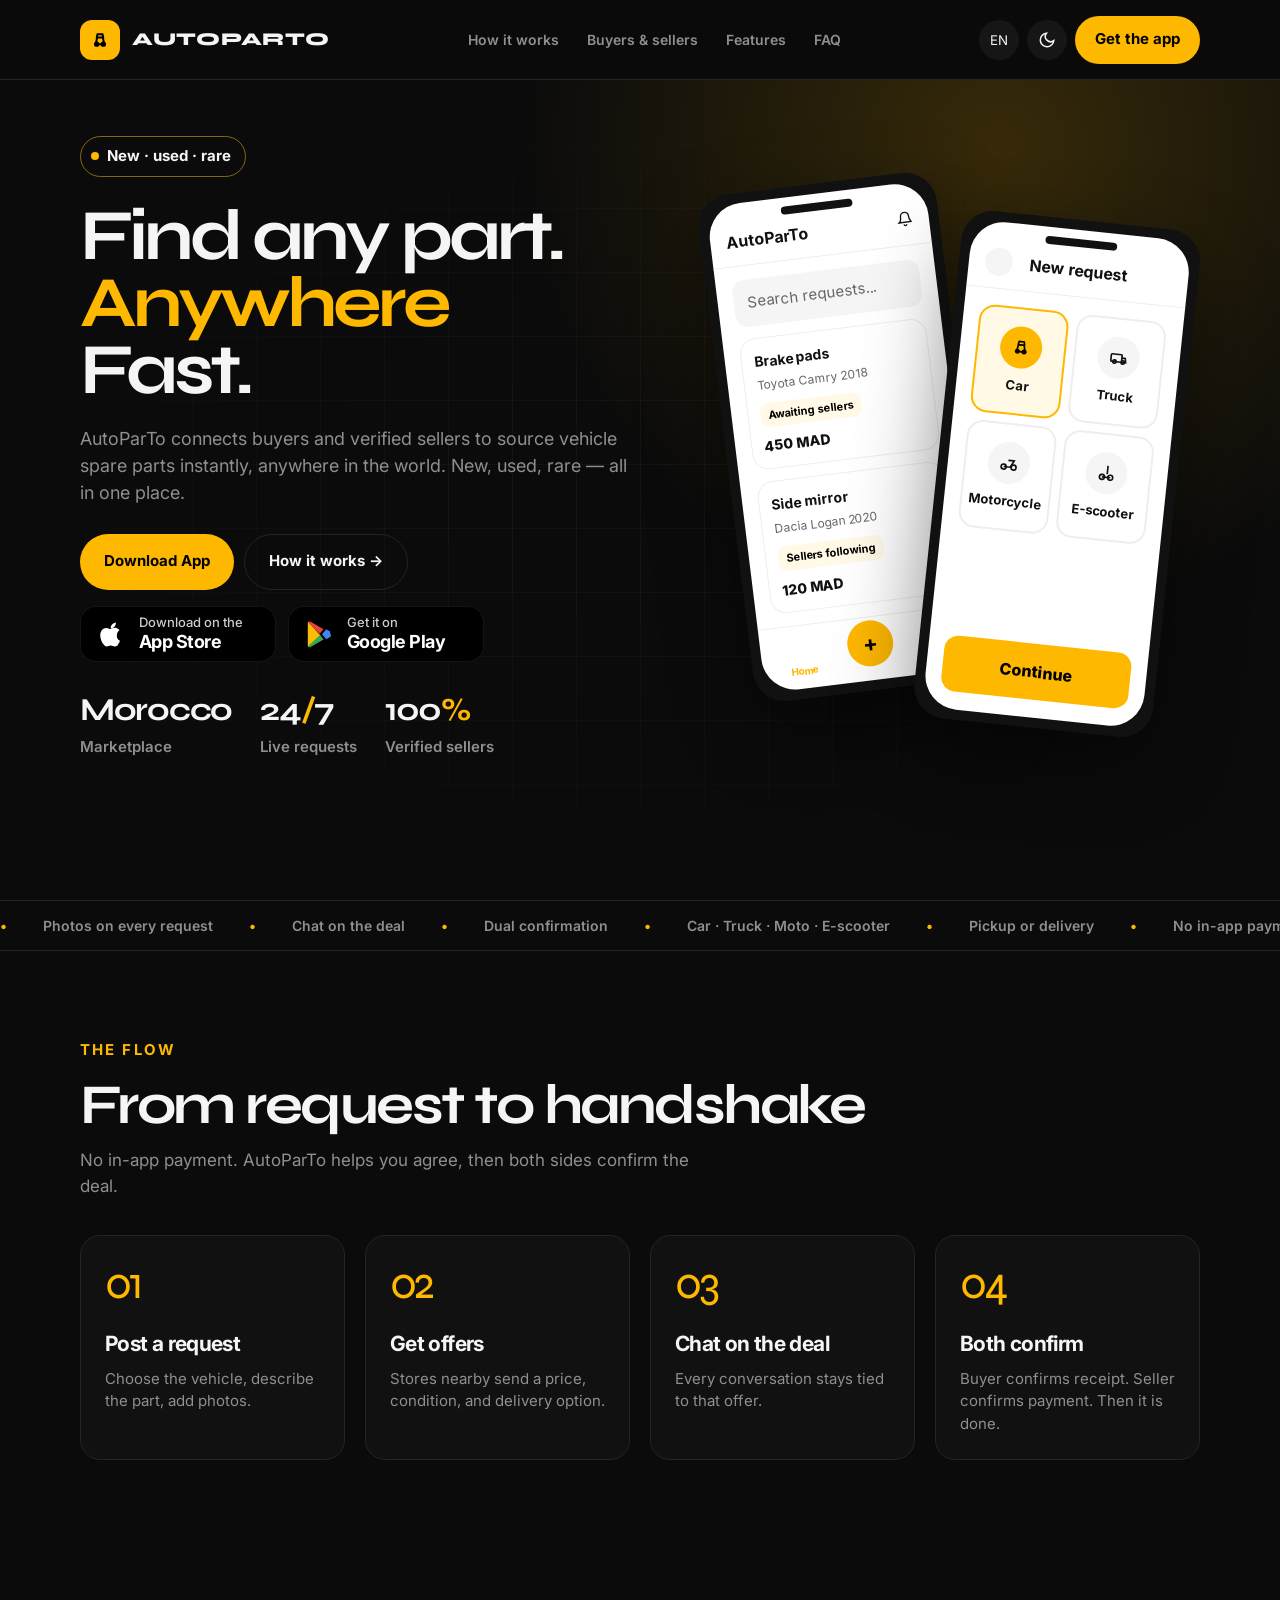
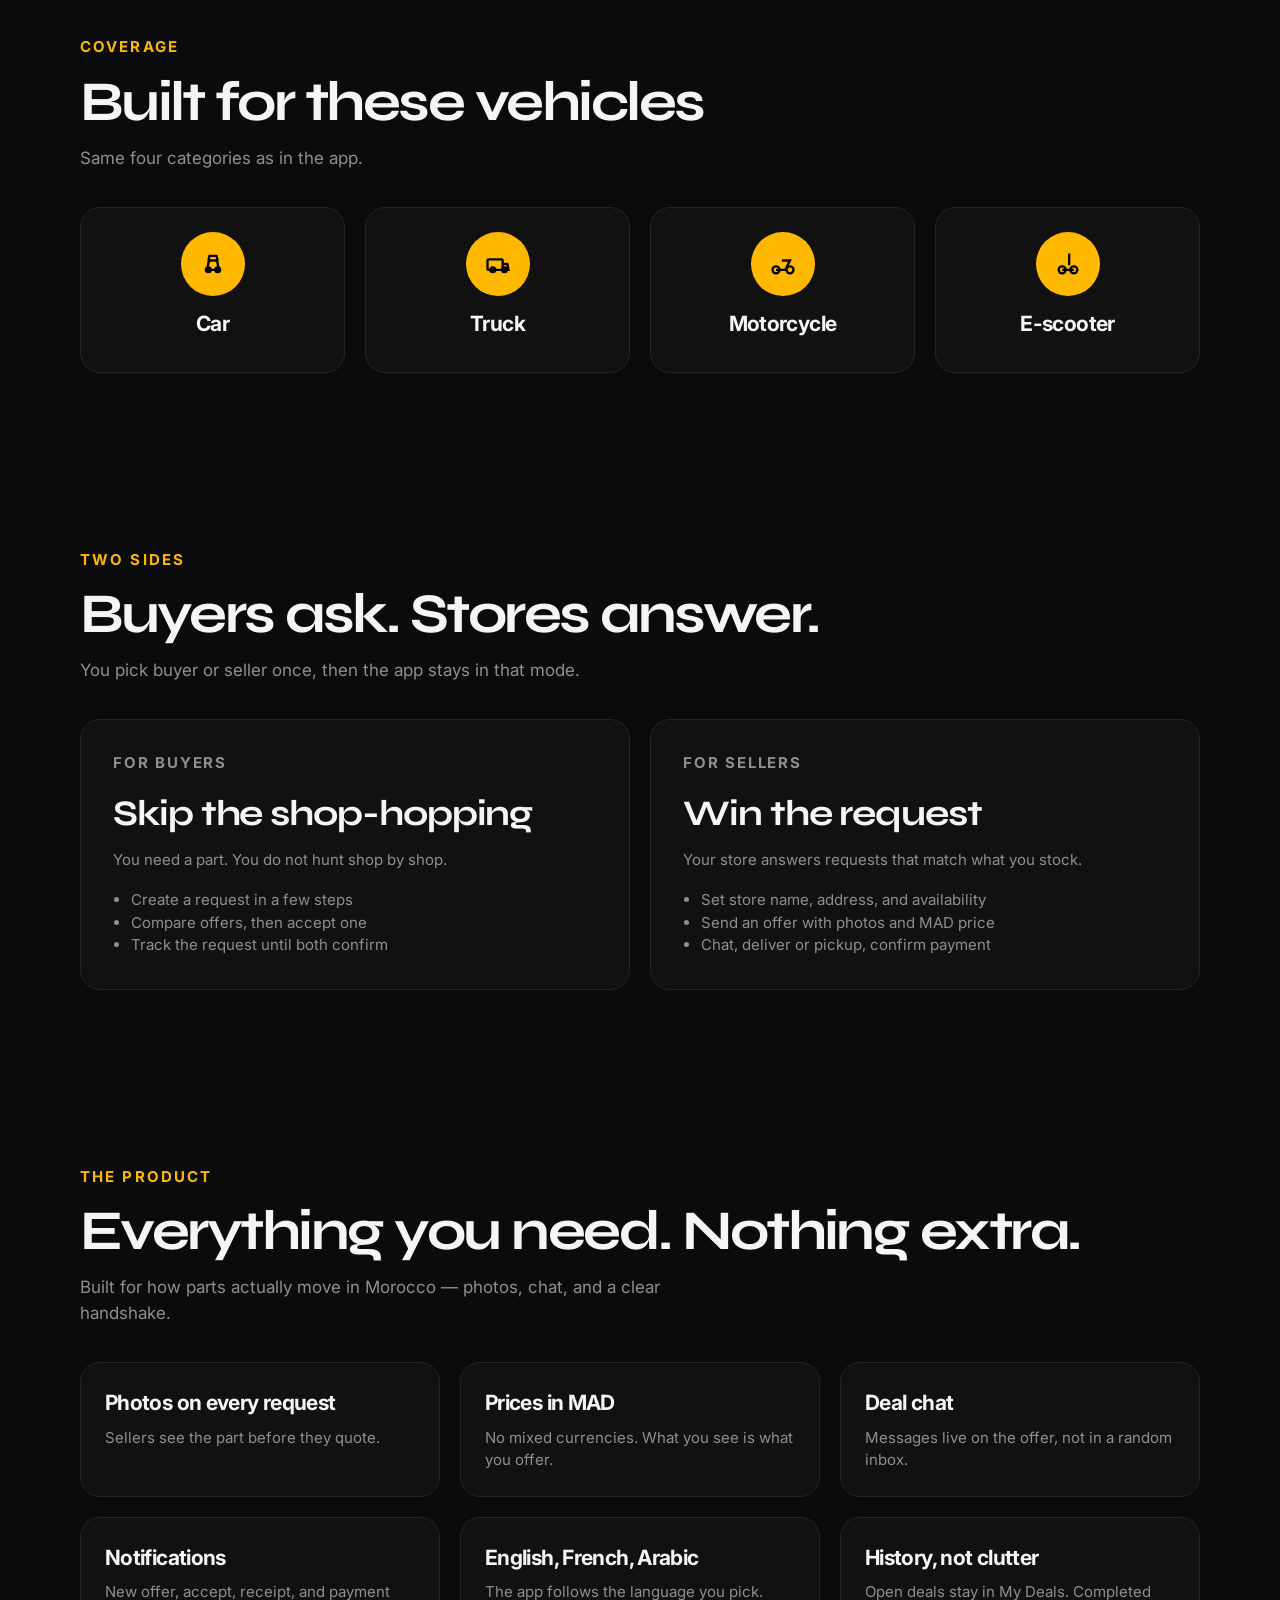
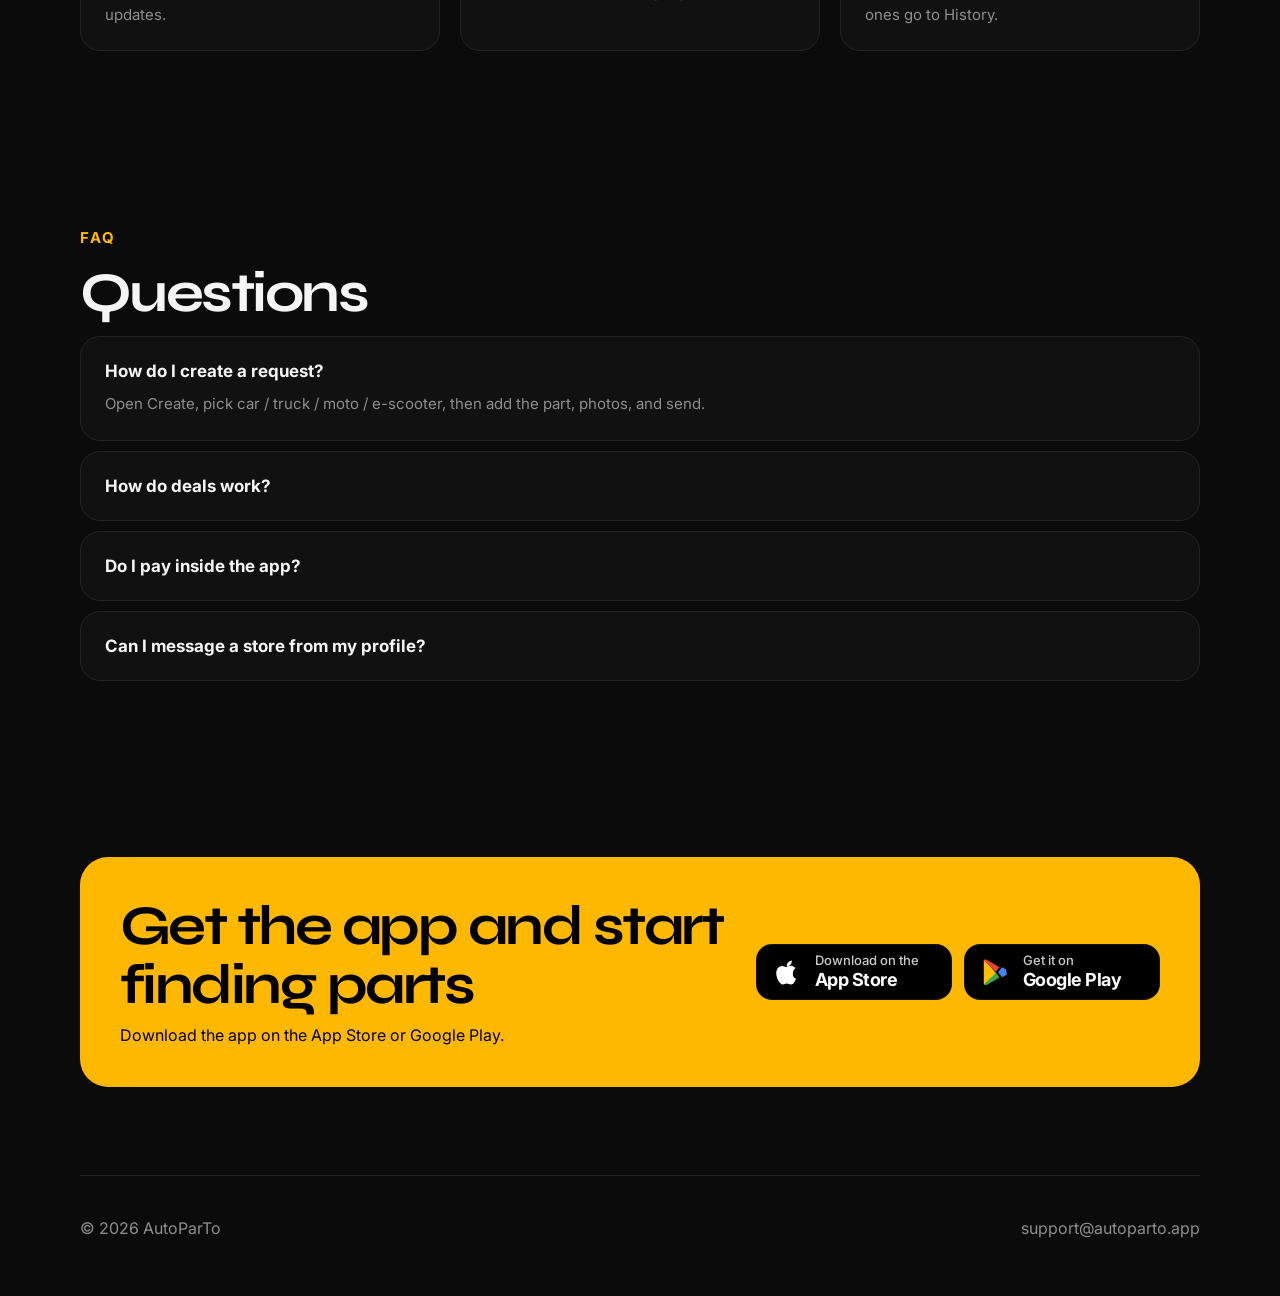
==== commit 4479b4f6: "feat: ship worldwide hero copy, 24/7 stats, and RTL-safe Arabic Co-authored-by: Cursor <cursoragent@" ====
--- a/index.html
+++ b/index.html
@@ -3,10 +3,10 @@
   <head>
     <meta charset="UTF-8" />
     <meta name="viewport" content="width=device-width, initial-scale=1" />
-    <title>AutoParTo — Find the part. Nearby stores. Real offers.</title>
+    <title>AutoParTo — Find any part. Anywhere. Fast.</title>
     <meta
       name="description"
-      content="AutoParTo connecte les acheteurs et les magasins de pieces auto au Maroc. Publie une demande, recois des offres, discute, et confirmez tous les deux."
+      content="AutoParTo connects buyers and verified sellers to source vehicle spare parts instantly, anywhere in the world. New, used, rare — all in one place."
     />
     <link rel="preconnect" href="https://fonts.googleapis.com" />
     <link rel="preconnect" href="https://fonts.gstatic.com" crossorigin />
@@ -14,7 +14,7 @@
       href="https://fonts.googleapis.com/css2?family=Inter:wght@400;500;600;700&family=Syne:wght@700;800&family=Tajawal:wght@400;500;700;800&display=swap"
       rel="stylesheet"
     />
-    <link rel="stylesheet" href="./styles.css?v=3" />
+    <link rel="stylesheet" href="./styles.css?v=8" />
   </head>
   <body>
     <header class="nav">
@@ -110,15 +110,15 @@
             <div class="stats">
               <div>
                 <strong data-i18n="stats.s1v"></strong>
-                <span data-i18n="stats.s1l"></span>
+                <span class="stat-label" data-i18n="stats.s1l"></span>
               </div>
               <div>
-                <strong data-i18n="stats.s2v"></strong>
-                <span data-i18n="stats.s2l"></span>
+                <strong dir="ltr">24<span class="stat-accent">/</span>7</strong>
+                <span class="stat-label" data-i18n="stats.s2l"></span>
               </div>
               <div>
-                <strong data-i18n="stats.s3v"></strong>
-                <span data-i18n="stats.s3l"></span>
+                <strong dir="ltr">100<span class="stat-accent">%</span></strong>
+                <span class="stat-label" data-i18n="stats.s3l"></span>
               </div>
             </div>
           </div>
@@ -406,6 +406,6 @@
       <a href="mailto:support@autoparto.app">support@autoparto.app</a>
     </footer>
 
-    <script src="./script.js?v=3"></script>
+    <script src="./script.js?v=9"></script>
   </body>
 </html>
--- a/styles.css
+++ b/styles.css
@@ -10,24 +10,24 @@
   --card: #111111;
   --icon: #bdbdbd;
   --shadow: 0 30px 80px rgba(0, 0, 0, 0.45);
-  --radius: 24px;
-  --radius-lg: 36px;
-  --nav: 104px;
+  --radius: 20px;
+  --radius-lg: 28px;
+  --nav: 80px;
   --grid: rgba(255, 255, 255, 0.035);
 }
 
 html[data-theme='light'] {
-  --yellow-soft: #fff9e6;
+  --yellow-soft: #ffe9b0;
   --splash: #ffe1a3;
-  --text: #111111;
-  --muted: #666666;
-  --bg: #ffffff;
-  --surface: #f5f5f5;
-  --border: #ececec;
-  --card: #ffffff;
-  --icon: #666666;
-  --shadow: 0 18px 50px rgba(0, 0, 0, 0.08);
-  --grid: rgba(0, 0, 0, 0.04);
+  --text: #1a160f;
+  --muted: #6f675c;
+  --bg: #f7f1e6;
+  --surface: #efe6d4;
+  --border: #e4d8c2;
+  --card: #fffcf6;
+  --icon: #6f675c;
+  --shadow: 0 24px 60px rgba(70, 50, 10, 0.12);
+  --grid: rgba(90, 60, 0, 0.07);
 }
 
 * {
@@ -38,15 +38,17 @@
 
 html {
   scroll-behavior: smooth;
-  scroll-padding-top: 120px;
+  scroll-padding-top: 96px;
+  -webkit-text-size-adjust: 100%;
 }
 
 body {
   font-family: Inter, ui-sans-serif, system-ui, sans-serif;
   background: var(--bg);
   color: var(--text);
-  font-size: 20px;
+  font-size: 16px;
   line-height: 1.5;
+  overflow-x: hidden;
 }
 
 img {
@@ -64,7 +66,7 @@
 }
 
 .wrap {
-  width: min(1520px, calc(100% - 56px));
+  width: min(1120px, calc(100% - 48px));
   margin: 0 auto;
 }
 
@@ -92,15 +94,15 @@
   gap: 12px;
   font-family: Syne, Inter, sans-serif;
   font-weight: 800;
-  font-size: 24px;
+  font-size: 18px;
   letter-spacing: 0.04em;
   text-transform: uppercase;
 }
 
 .logo {
-  width: 48px;
-  height: 48px;
-  border-radius: 14px;
+  width: 40px;
+  height: 40px;
+  border-radius: 12px;
   background: var(--yellow);
   display: grid;
   place-items: center;
@@ -110,9 +112,9 @@
 .nav-links {
   display: flex;
   align-items: center;
-  gap: 36px;
+  gap: 28px;
   color: var(--muted);
-  font-size: 18px;
+  font-size: 14px;
   font-weight: 600;
 }
 
@@ -129,10 +131,10 @@
 
 .icon-btn,
 .lang-btn {
-  width: 48px;
-  height: 48px;
+  width: 40px;
+  height: 40px;
   border: 0;
-  border-radius: 24px;
+  border-radius: 20px;
   background: var(--surface);
   color: var(--text);
   display: grid;
@@ -191,11 +193,11 @@
   align-items: center;
   justify-content: center;
   gap: 8px;
-  height: 64px;
-  padding: 0 24px;
+  height: 48px;
+  padding: 0 20px;
   border-radius: 999px;
   border: 0;
-  font-size: 18px;
+  font-size: 15px;
   font-weight: 700;
   cursor: pointer;
 }
@@ -216,13 +218,13 @@
 }
 
 .btn-lg {
-  height: 72px;
-  padding: 0 32px;
+  height: 56px;
+  padding: 0 24px;
 }
 
 .hero {
   position: relative;
-  padding: 80px 0 48px;
+  padding: 56px 0 40px;
   overflow: hidden;
   min-height: calc(100vh - var(--nav));
   background:
@@ -245,8 +247,8 @@
 .hero-grid {
   position: relative;
   display: grid;
-  grid-template-columns: minmax(0, 1.05fr) minmax(380px, 0.95fr);
-  gap: 36px;
+  grid-template-columns: minmax(0, 1.05fr) minmax(280px, 0.9fr);
+  gap: 28px;
   align-items: center;
 }
 
@@ -273,15 +275,14 @@
 
 h1 {
   font-family: Syne, Inter, sans-serif;
-  font-size: clamp(56px, 7.2vw, 102px);
-  line-height: 0.92;
+  font-size: clamp(40px, 5.6vw, 80px);
+  line-height: 0.94;
   letter-spacing: -0.055em;
-  margin-bottom: 24px;
+  margin-bottom: 20px;
 }
 
 h1 span {
   display: block;
-  white-space: nowrap;
 }
 
 h1 .accent {
@@ -289,10 +290,10 @@
 }
 
 .lead {
-  font-size: 22px;
+  font-size: 18px;
   color: var(--muted);
-  max-width: 680px;
-  margin-bottom: 36px;
+  max-width: 560px;
+  margin-bottom: 28px;
 }
 
 .hero-actions {
@@ -317,10 +318,10 @@
 .store-btn {
   display: inline-flex;
   align-items: center;
-  gap: 14px;
-  min-width: 230px;
-  height: 72px;
-  padding: 12px 24px 12px 18px;
+  gap: 12px;
+  min-width: 196px;
+  height: 56px;
+  padding: 10px 18px 10px 14px;
   border-radius: 16px;
   background: #000;
   color: #fff;
@@ -359,36 +360,46 @@
 
 .stats {
   display: flex;
-  gap: 36px;
-  margin-top: 32px;
+  gap: 28px;
+  margin-top: 24px;
   flex-wrap: wrap;
 }
 
 .stats strong {
   display: block;
   font-family: Syne, Inter, sans-serif;
-  font-size: 40px;
+  font-size: 32px;
   letter-spacing: -0.04em;
 }
 
-.stats span {
+.stats .stat-label {
   color: var(--muted);
   font-size: 15px;
   font-weight: 600;
 }
 
+.stats .stat-accent {
+  color: var(--yellow);
+}
+
+.stats [dir='ltr'] {
+  unicode-bidi: isolate;
+  direction: ltr;
+}
+
 .phones {
   position: relative;
-  min-height: 720px;
+  min-height: 560px;
+  min-width: 0;
   display: flex;
   align-items: center;
   justify-content: center;
 }
 
 .phone {
-  width: 300px;
-  height: 638px;
-  border-radius: 40px;
+  width: 240px;
+  height: 510px;
+  border-radius: 32px;
   background: #111;
   padding: 10px;
   box-shadow: var(--shadow);
@@ -583,9 +594,9 @@
   overflow: hidden;
   border-top: 1px solid var(--border);
   border-bottom: 1px solid var(--border);
-  padding: 18px 0;
+  padding: 14px 0;
   color: var(--muted);
-  font-size: 18px;
+  font-size: 14px;
   font-weight: 600;
 }
 
@@ -612,7 +623,7 @@
 }
 
 .section {
-  padding: 120px 0;
+  padding: 88px 0;
 }
 
 .eyebrow {
@@ -626,17 +637,17 @@
 
 .section h2 {
   font-family: Syne, Inter, sans-serif;
-  font-size: clamp(44px, 5.8vw, 72px);
+  font-size: clamp(32px, 4.6vw, 56px);
   letter-spacing: -0.045em;
-  line-height: 1;
-  margin-bottom: 16px;
+  line-height: 1.05;
+  margin-bottom: 14px;
 }
 
 .section-lead {
   color: var(--muted);
-  max-width: 720px;
-  margin-bottom: 44px;
-  font-size: 21px;
+  max-width: 620px;
+  margin-bottom: 36px;
+  font-size: 17px;
 }
 
 .steps,
@@ -658,12 +669,12 @@
   background: var(--card);
   border: 1px solid var(--border);
   border-radius: var(--radius);
-  padding: 30px;
+  padding: 24px;
 }
 
 .step-num {
   font-family: Syne, Inter, sans-serif;
-  font-size: 58px;
+  font-size: 46px;
   line-height: 1;
   color: var(--yellow);
   margin-bottom: 22px;
@@ -674,8 +685,8 @@
 .feature h3,
 .role h3,
 .vehicle h3 {
-  font-size: 26px;
-  margin-bottom: 10px;
+  font-size: 21px;
+  margin-bottom: 8px;
   letter-spacing: -0.03em;
 }
 
@@ -683,7 +694,7 @@
 .feature p,
 .role p {
   color: var(--muted);
-  font-size: 18px;
+  font-size: 15px;
 }
 
 .vehicles {
@@ -692,18 +703,18 @@
 
 .vehicle {
   text-align: center;
-  min-height: 196px;
+  min-height: 160px;
   display: flex;
   flex-direction: column;
   align-items: center;
   justify-content: center;
-  gap: 14px;
+  gap: 12px;
 }
 
 .vehicle .icon-circle {
-  width: 80px;
-  height: 80px;
-  border-radius: 40px;
+  width: 64px;
+  height: 64px;
+  border-radius: 32px;
   background: var(--yellow);
   color: #000;
 }
@@ -715,13 +726,13 @@
 }
 
 .role {
-  padding: 40px;
-  min-height: 380px;
+  padding: 32px;
+  min-height: 0;
 }
 
 .role-tag {
   color: var(--yellow);
-  font-size: 14px;
+  font-size: 12px;
   font-weight: 700;
   letter-spacing: 0.12em;
   text-transform: uppercase;
@@ -730,14 +741,14 @@
 
 .role h3 {
   font-family: Syne, Inter, sans-serif;
-  font-size: 44px;
+  font-size: clamp(28px, 3vw, 36px);
 }
 
 .role ul {
-  margin-inline-start: 22px;
-  margin-top: 22px;
+  margin-inline-start: 18px;
+  margin-top: 18px;
   color: var(--muted);
-  font-size: 18px;
+  font-size: 15px;
 }
 
 .features {
@@ -753,7 +764,7 @@
   background: transparent;
   border: 0;
   color: var(--text);
-  font-size: 21px;
+  font-size: 17px;
   font-weight: 700;
   text-align: start;
   cursor: pointer;
@@ -766,7 +777,7 @@
   display: none;
   color: var(--muted);
   margin-top: 12px;
-  font-size: 18px;
+  font-size: 15px;
 }
 
 .faq-item.open p {
@@ -776,12 +787,12 @@
 .cta-band {
   background: var(--yellow);
   color: #000;
-  border-radius: 36px;
-  padding: 56px;
+  border-radius: 28px;
+  padding: 40px;
   display: flex;
   justify-content: space-between;
   align-items: center;
-  gap: 28px;
+  gap: 24px;
 }
 
 .cta-band h2 {
@@ -814,22 +825,41 @@
   display: none;
 }
 
-@media (max-width: 960px) {
+@media (min-width: 1101px) {
+  h1 span {
+    white-space: nowrap;
+  }
+}
+
+@media (max-width: 1100px) {
+  .hero {
+    min-height: 0;
+    padding: 40px 0 32px;
+  }
+
   .hero-grid,
   .steps,
   .vehicles,
-  .roles,
   .features {
     grid-template-columns: 1fr 1fr;
   }
 
+  .hero-grid {
+    grid-template-columns: 1fr;
+  }
+
+  .phones {
+    min-height: 0;
+    justify-content: flex-start;
+  }
+
   .phone-a {
     display: none;
   }
 
   .phone-b {
     transform: none;
-    margin: 0 auto;
+    margin: 0;
   }
 
   .cta-band {
@@ -838,7 +868,11 @@
   }
 }
 
-@media (max-width: 720px) {
+@media (max-width: 800px) {
+  .nav {
+    height: 72px;
+  }
+
   .nav-links,
   .nav .btn {
     display: none;
@@ -848,8 +882,6 @@
     display: grid;
   }
 
-  .hero,
-  .hero-grid,
   .steps,
   .vehicles,
   .roles,
@@ -857,13 +889,26 @@
     grid-template-columns: 1fr;
   }
 
-  .hero {
-    min-height: 0;
-    padding-top: 40px;
-  }
-
-  .phones {
-    min-height: 0;
+  .section {
+    padding: 64px 0;
+  }
+
+  .cta-band {
+    padding: 24px;
+    border-radius: 20px;
+  }
+
+  .cta-band .store-btns {
+    width: 100%;
+  }
+
+  .store-btn {
+    width: 100%;
+    min-width: 0;
+  }
+
+  .hero-actions .btn {
+    flex: 1 1 160px;
   }
 
   .mobile-drawer.open {
@@ -875,6 +920,53 @@
   }
 }
 
+@media (max-width: 480px) {
+  .wrap {
+    width: min(1120px, calc(100% - 32px));
+  }
+
+  .brand {
+    font-size: 16px;
+    gap: 8px;
+  }
+
+  .logo {
+    width: 34px;
+    height: 34px;
+    border-radius: 10px;
+  }
+
+  .btn,
+  .btn-lg {
+    height: 48px;
+    font-size: 14px;
+  }
+
+  h1,
+  html[dir='rtl'] h1 {
+    font-size: clamp(32px, 10vw, 42px);
+    line-height: 1.12;
+  }
+
+  .lead,
+  .section-lead {
+    font-size: 16px;
+  }
+
+  .stats strong {
+    font-size: 24px;
+  }
+
+  .phone {
+    width: min(240px, 100%);
+    height: 500px;
+  }
+
+  .footer {
+    flex-direction: column;
+  }
+}
+
 html[dir='rtl'] body {
   font-family: Tajawal, Inter, ui-sans-serif, sans-serif;
 }
@@ -882,7 +974,7 @@
 html[dir='rtl'] .brand,
 html[dir='rtl'] h1,
 html[dir='rtl'] .section h2,
-html[dir='rtl'] .stats strong,
+html[dir='rtl'] .stats strong:not([dir='ltr']),
 html[dir='rtl'] .step-num,
 html[dir='rtl'] .role h3,
 html[dir='rtl'] .cta-band h2 {
@@ -891,12 +983,12 @@
 }
 
 html[dir='rtl'] h1 {
-  font-size: clamp(48px, 6.8vw, 84px);
-  line-height: 1.18;
+  font-size: clamp(34px, 5.2vw, 64px);
+  line-height: 1.22;
 }
 
 html[dir='rtl'] h1 span {
-  white-space: nowrap;
+  white-space: normal;
 }
 
 html[dir='rtl'] .section h2,
@@ -925,3 +1017,55 @@
     transform: translateX(50%);
   }
 }
+
+html[data-theme='light'] .nav {
+  background: color-mix(in srgb, var(--bg) 88%, #fff);
+}
+
+html[data-theme='light'] .hero {
+  background:
+    radial-gradient(circle at 78% 8%, rgba(255, 184, 0, 0.38) 0%, transparent 44%),
+    radial-gradient(circle at 8% 88%, rgba(255, 225, 163, 0.75) 0%, transparent 46%),
+    var(--bg);
+}
+
+html[data-theme='light'] .kicker {
+  background: var(--yellow-soft);
+  border-color: color-mix(in srgb, var(--yellow) 60%, #fff);
+}
+
+html[data-theme='light'] .icon-btn,
+html[data-theme='light'] .lang-btn {
+  background: var(--card);
+  box-shadow: 0 1px 0 rgba(90, 60, 0, 0.08);
+}
+
+html[data-theme='light'] .btn-ghost {
+  background: var(--card);
+  border-color: #1a160f;
+}
+
+html[data-theme='light'] .store-btn {
+  border: 0;
+  box-shadow: 0 12px 28px rgba(26, 22, 15, 0.18);
+}
+
+html[data-theme='light'] .phone {
+  box-shadow: 0 30px 70px rgba(70, 50, 10, 0.22);
+}
+
+html[data-theme='light'] .ticker {
+  background: var(--surface);
+}
+
+html[data-theme='light'] .step,
+html[data-theme='light'] .feature,
+html[data-theme='light'] .role,
+html[data-theme='light'] .vehicle,
+html[data-theme='light'] .faq-item {
+  box-shadow: var(--shadow);
+}
+
+html[data-theme='light'] .cta-band {
+  box-shadow: 0 24px 50px rgba(255, 184, 0, 0.28);
+}
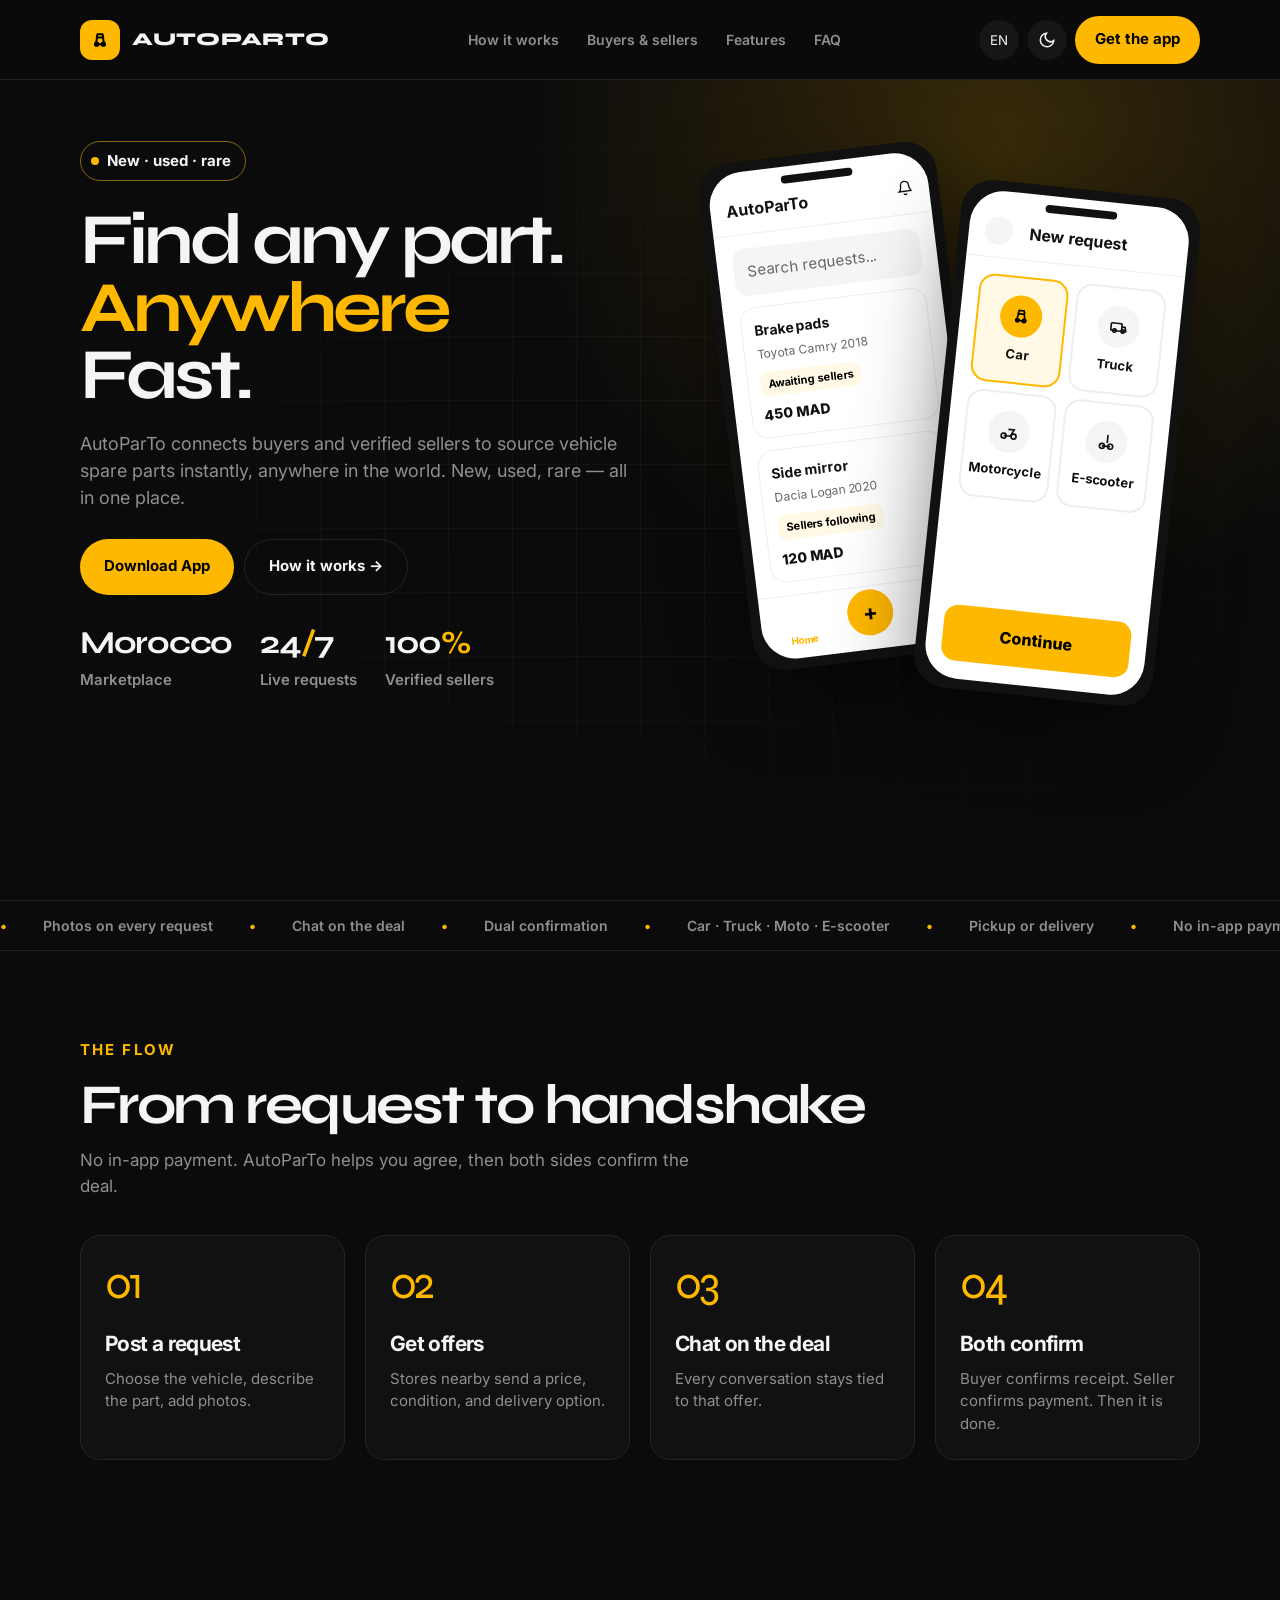
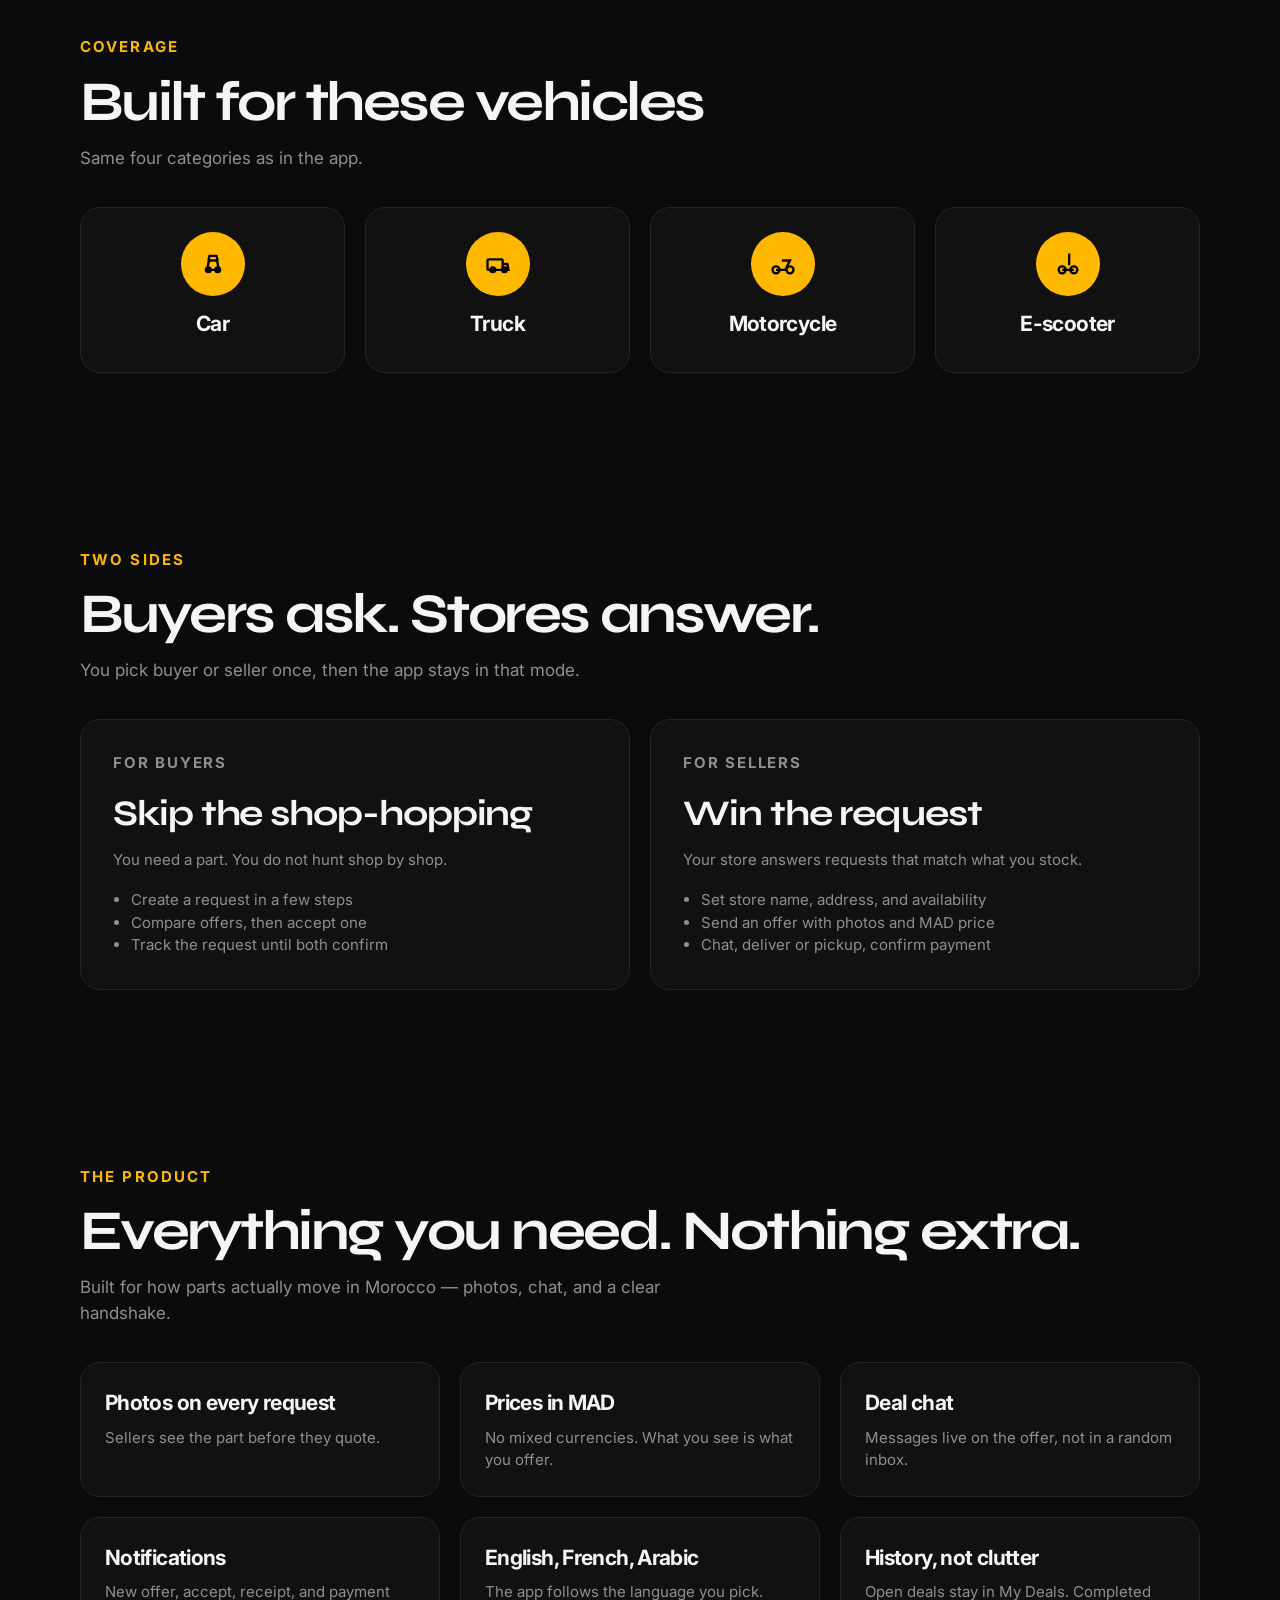
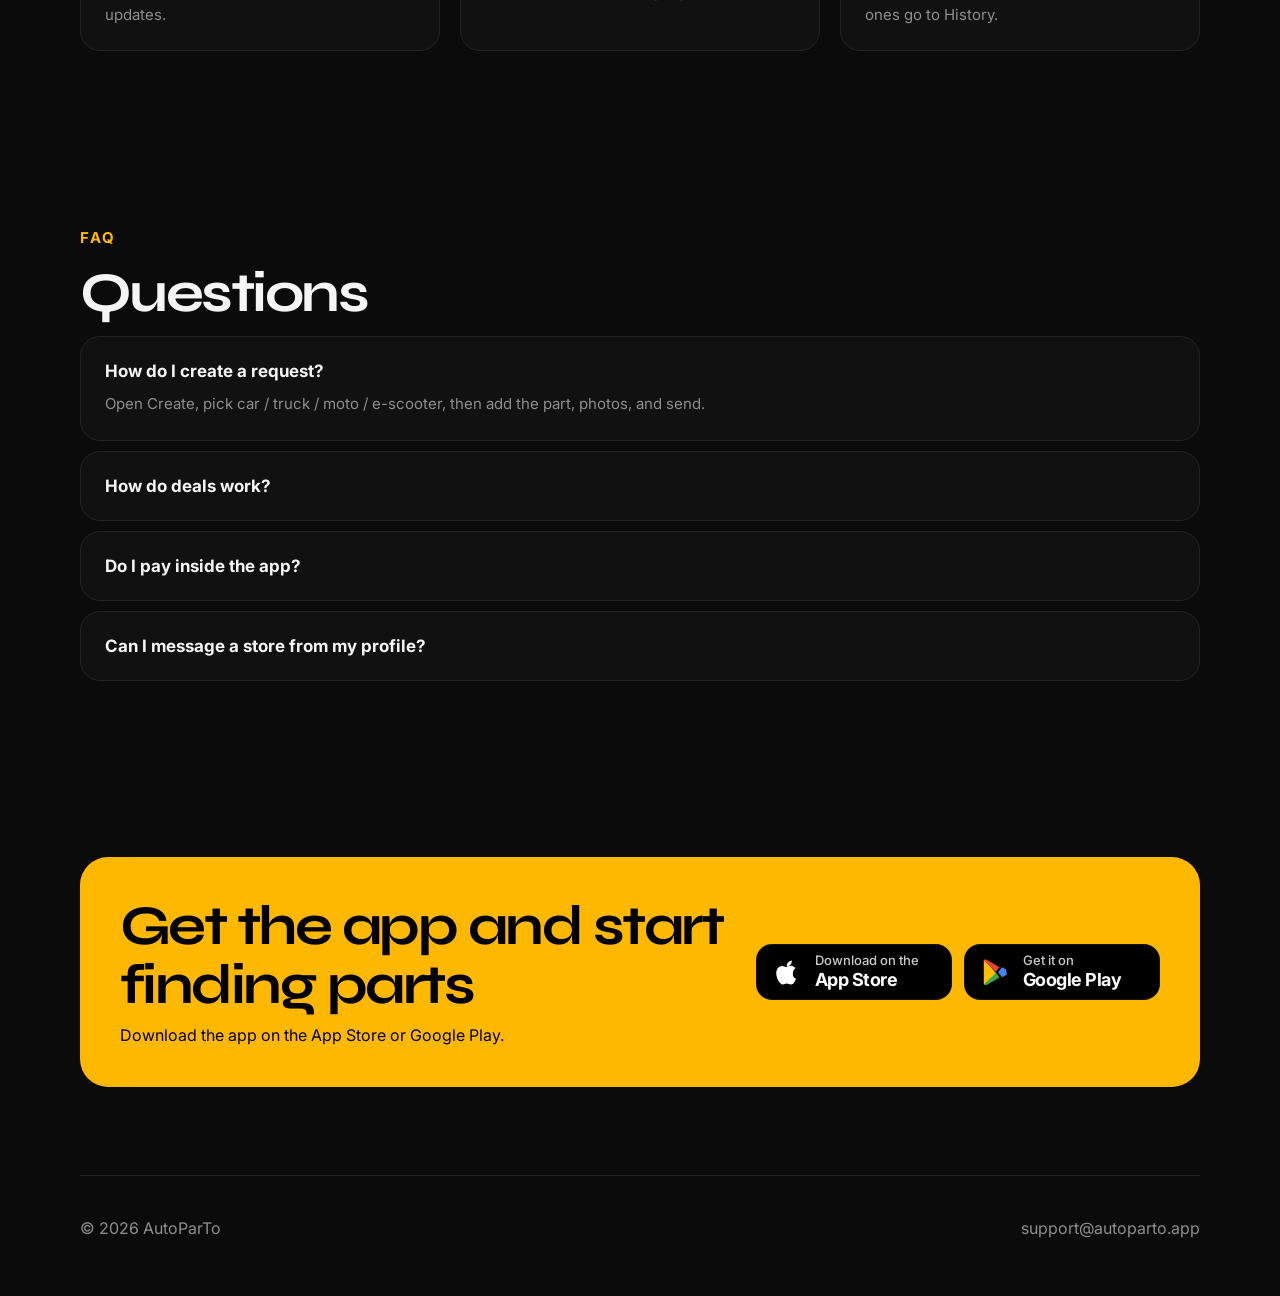
==== commit 4bbc7739: "feat: remove App Store and Google Play buttons from the hero Co-authored-by: Cursor <cursoragent@cur" ====
--- a/index.html
+++ b/index.html
@@ -14,7 +14,7 @@
       href="https://fonts.googleapis.com/css2?family=Inter:wght@400;500;600;700&family=Syne:wght@700;800&family=Tajawal:wght@400;500;700;800&display=swap"
       rel="stylesheet"
     />
-    <link rel="stylesheet" href="./styles.css?v=8" />
+    <link rel="stylesheet" href="./styles.css?v=9" />
   </head>
   <body>
     <header class="nav">
@@ -84,29 +84,6 @@
               <a class="btn btn-primary btn-lg" href="#download" data-i18n="hero.cta"></a>
               <a class="btn btn-ghost btn-lg" href="#how" data-i18n="hero.secondary"></a>
             </div>
-            <div class="hero-cta store-btns">
-              <a class="store-btn js-store-ios" href="https://apps.apple.com/app/autoparto" target="_blank" rel="noopener noreferrer" aria-label="App Store">
-                <svg class="store-logo" viewBox="0 0 24 24" aria-hidden="true">
-                  <path fill="currentColor" d="M16.4 12.7c0-2.3 1.9-3.4 2-3.5-1.1-1.6-2.8-1.8-3.4-1.8-1.4-.1-2.8.9-3.5.9s-1.8-.8-3-.8c-1.5 0-3 .9-3.8 2.3-1.6 2.8-.4 7 1.2 9.3.8 1.1 1.7 2.3 2.9 2.3 1.2 0 1.6-.7 3-.7s1.8.7 3 .7 2-.1 2.9-2.2c.7-1.1 1-2.1 1-2.2-.1 0-2.3-.9-2.3-3.3zM14.7 6.3c.6-.8 1.1-1.9.9-3-1 .1-2.1.7-2.8 1.5-.6.7-1.2 1.8-1 2.9 1.1.1 2.2-.5 2.9-1.4z"/>
-                </svg>
-                <span>
-                  <small data-i18n="store.iosTop"></small>
-                  <strong data-i18n="store.iosName"></strong>
-                </span>
-              </a>
-              <a class="store-btn js-store-android" href="https://play.google.com/store/apps/details?id=com.autoparto.app" target="_blank" rel="noopener noreferrer" aria-label="Google Play">
-                <svg class="store-logo" viewBox="0 0 24 24" aria-hidden="true">
-                  <path fill="#34A853" d="M12.5 12.2 3.8 21.3c.2.4.6.7 1.1.7.3 0 .5-.1.8-.2l9.7-5.6-2.9-4z"/>
-                  <path fill="#4285F4" d="M20.4 10.2 17.4 8.5l-3.1 3.7 3.1 3.7 3-1.7c.8-.5.8-1.8 0-2.3z"/>
-                  <path fill="#FBBC04" d="M3.8 2.7c-.1.2-.2.4-.2.7v17.2c0 .3.1.5.2.7l8.9-8.6L3.8 2.7z"/>
-                  <path fill="#EA4335" d="M12.5 11.8 15.4 8.5 5.7 2.9C5.4 2.7 5.2 2.6 4.9 2.6c-.5 0-.9.3-1.1.7l8.7 8.5z"/>
-                </svg>
-                <span>
-                  <small data-i18n="store.androidTop"></small>
-                  <strong data-i18n="store.androidName"></strong>
-                </span>
-              </a>
-            </div>
             <div class="stats">
               <div>
                 <strong data-i18n="stats.s1v"></strong>
--- a/styles.css
+++ b/styles.css
@@ -300,19 +300,13 @@
   display: flex;
   flex-wrap: wrap;
   gap: 10px;
-  margin-bottom: 16px;
-}
-
-.hero-cta,
+  margin-bottom: 8px;
+}
+
 .store-btns {
   display: flex;
   flex-wrap: wrap;
   gap: 12px;
-  margin-bottom: 28px;
-}
-
-.store-btns {
-  margin-bottom: 0;
 }
 
 .store-btn {
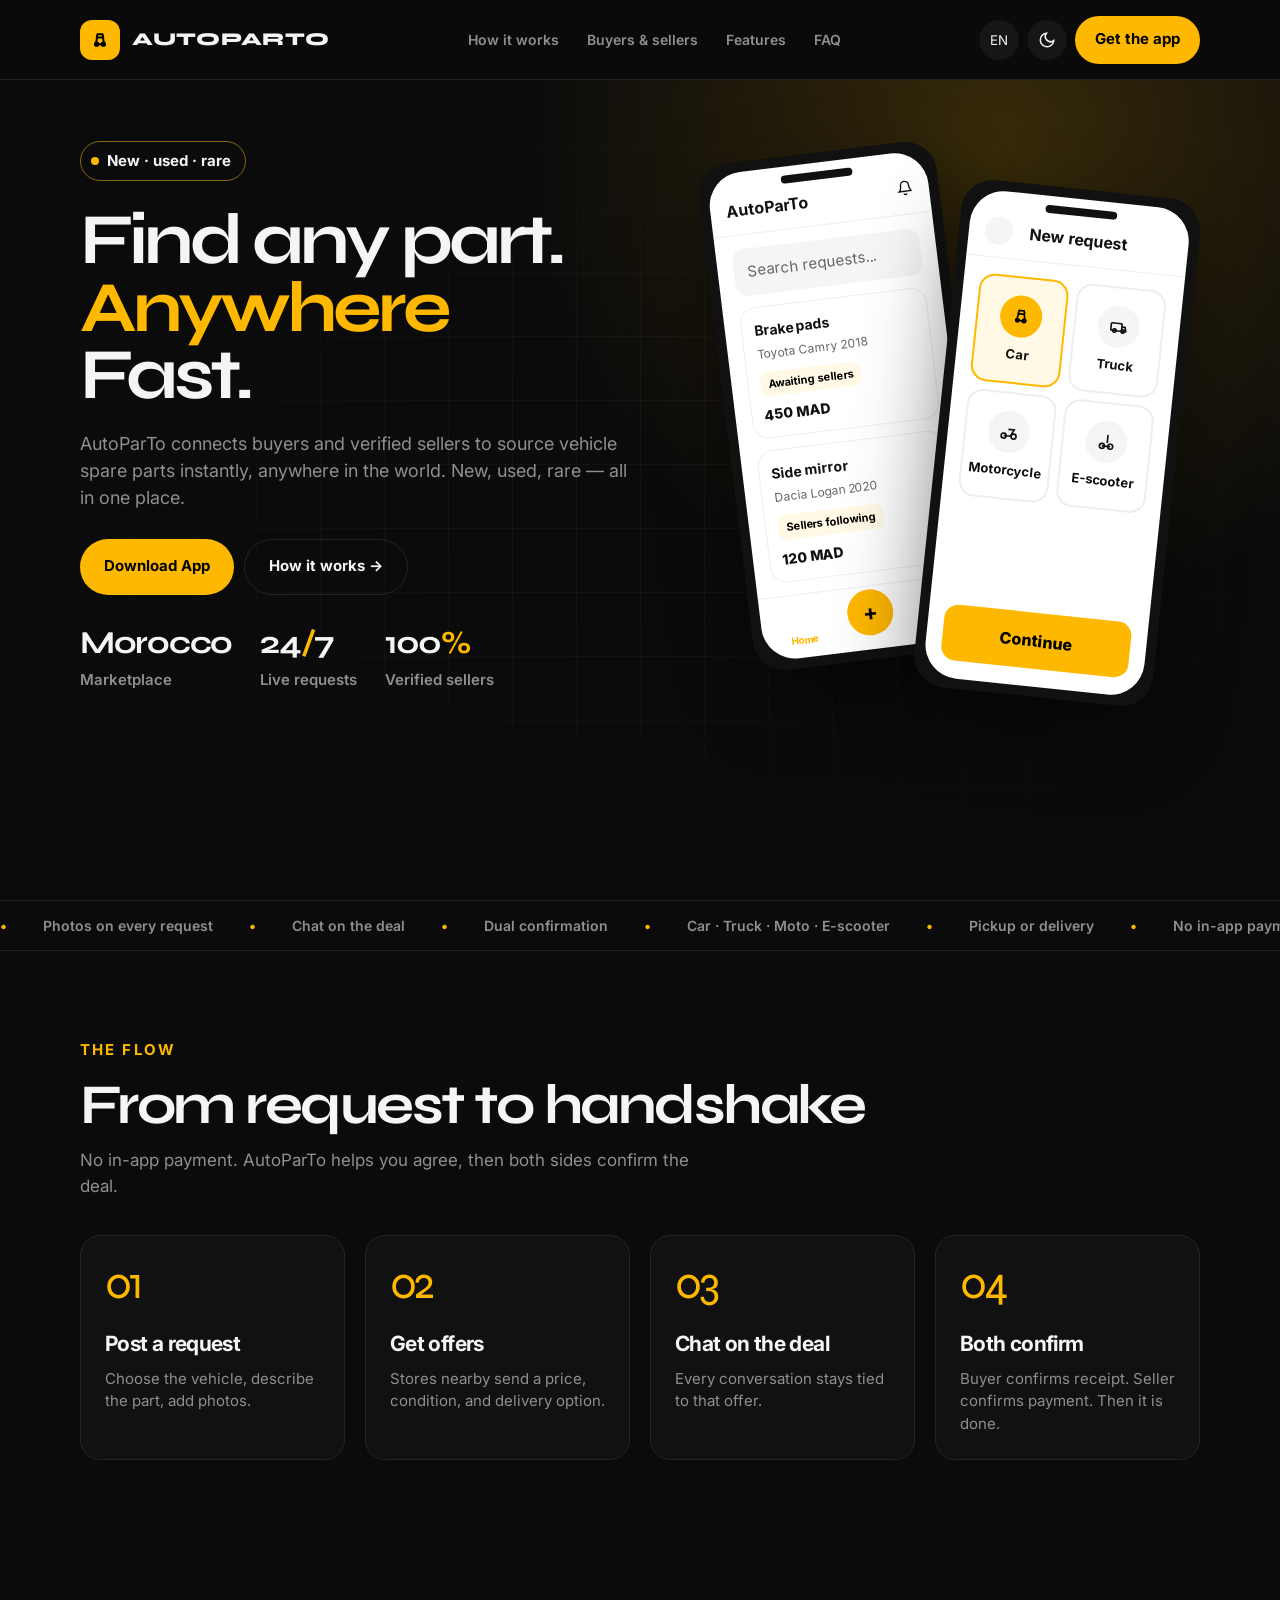
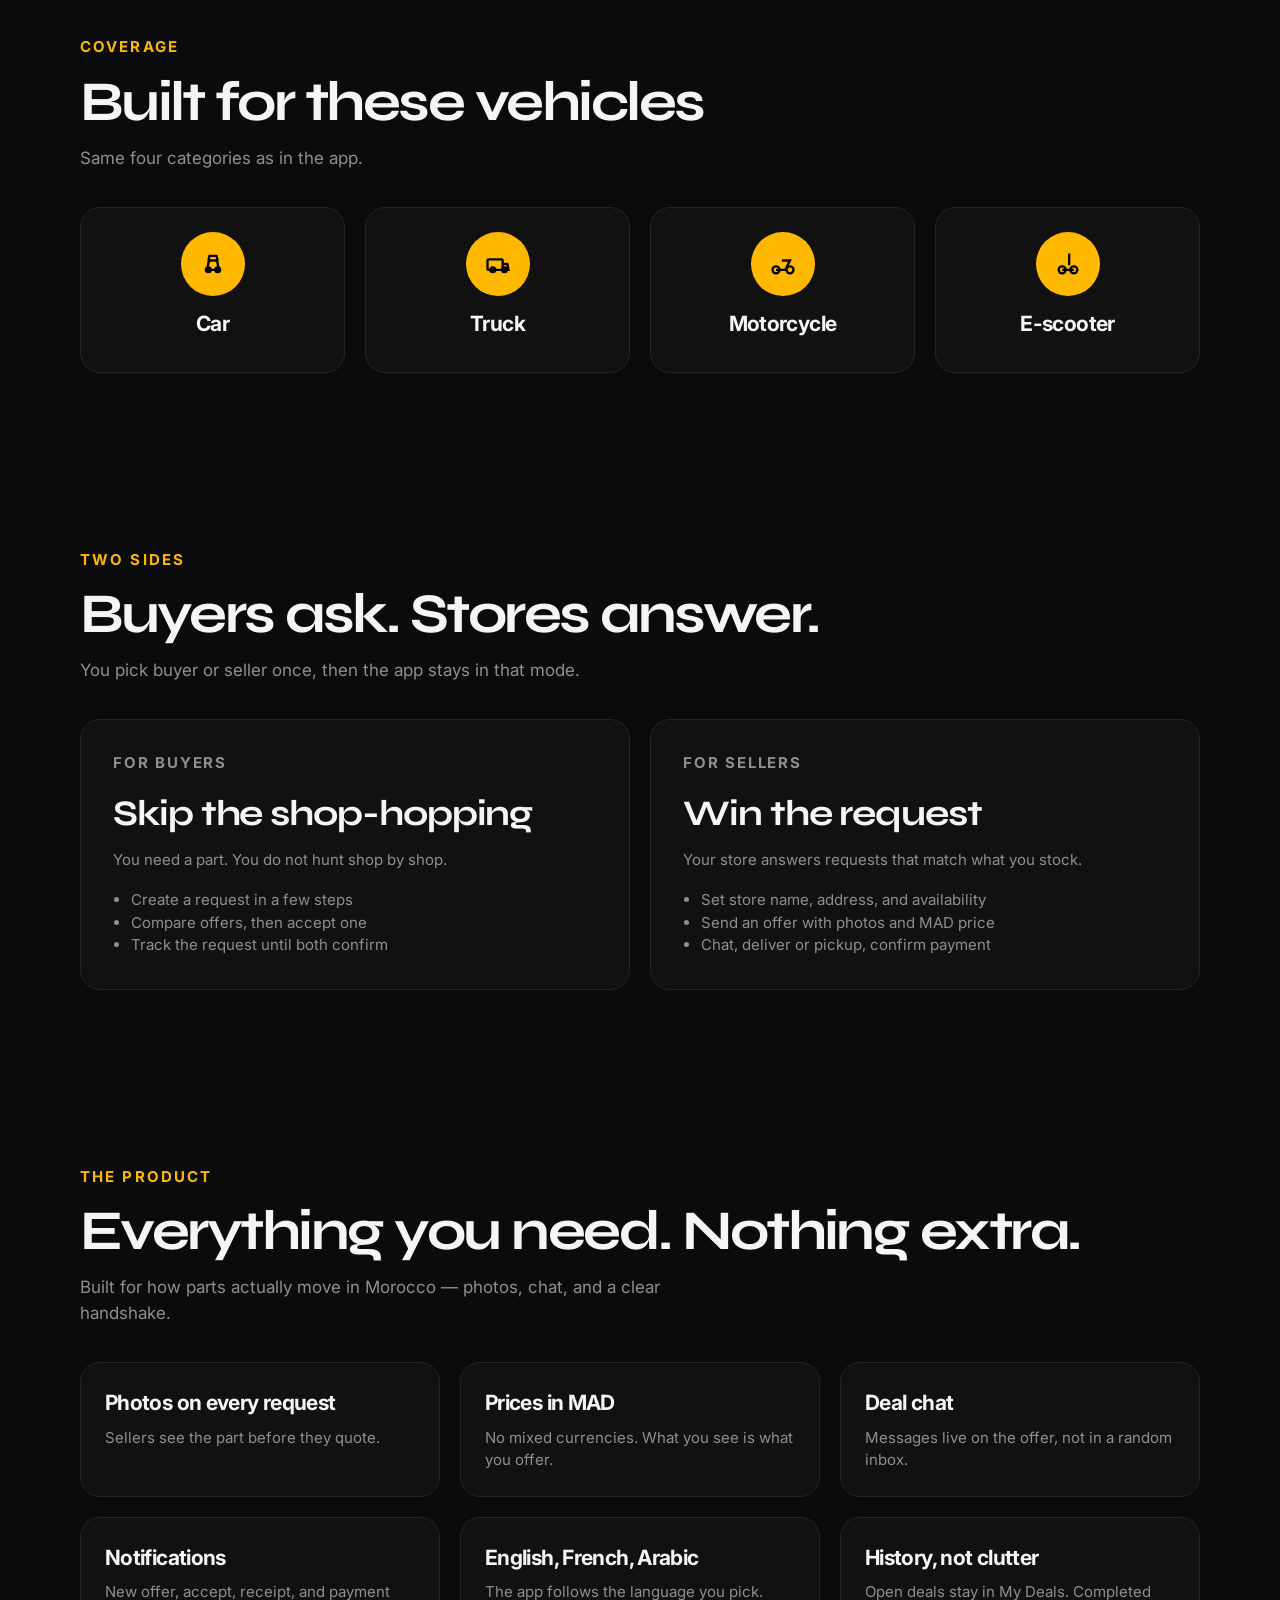
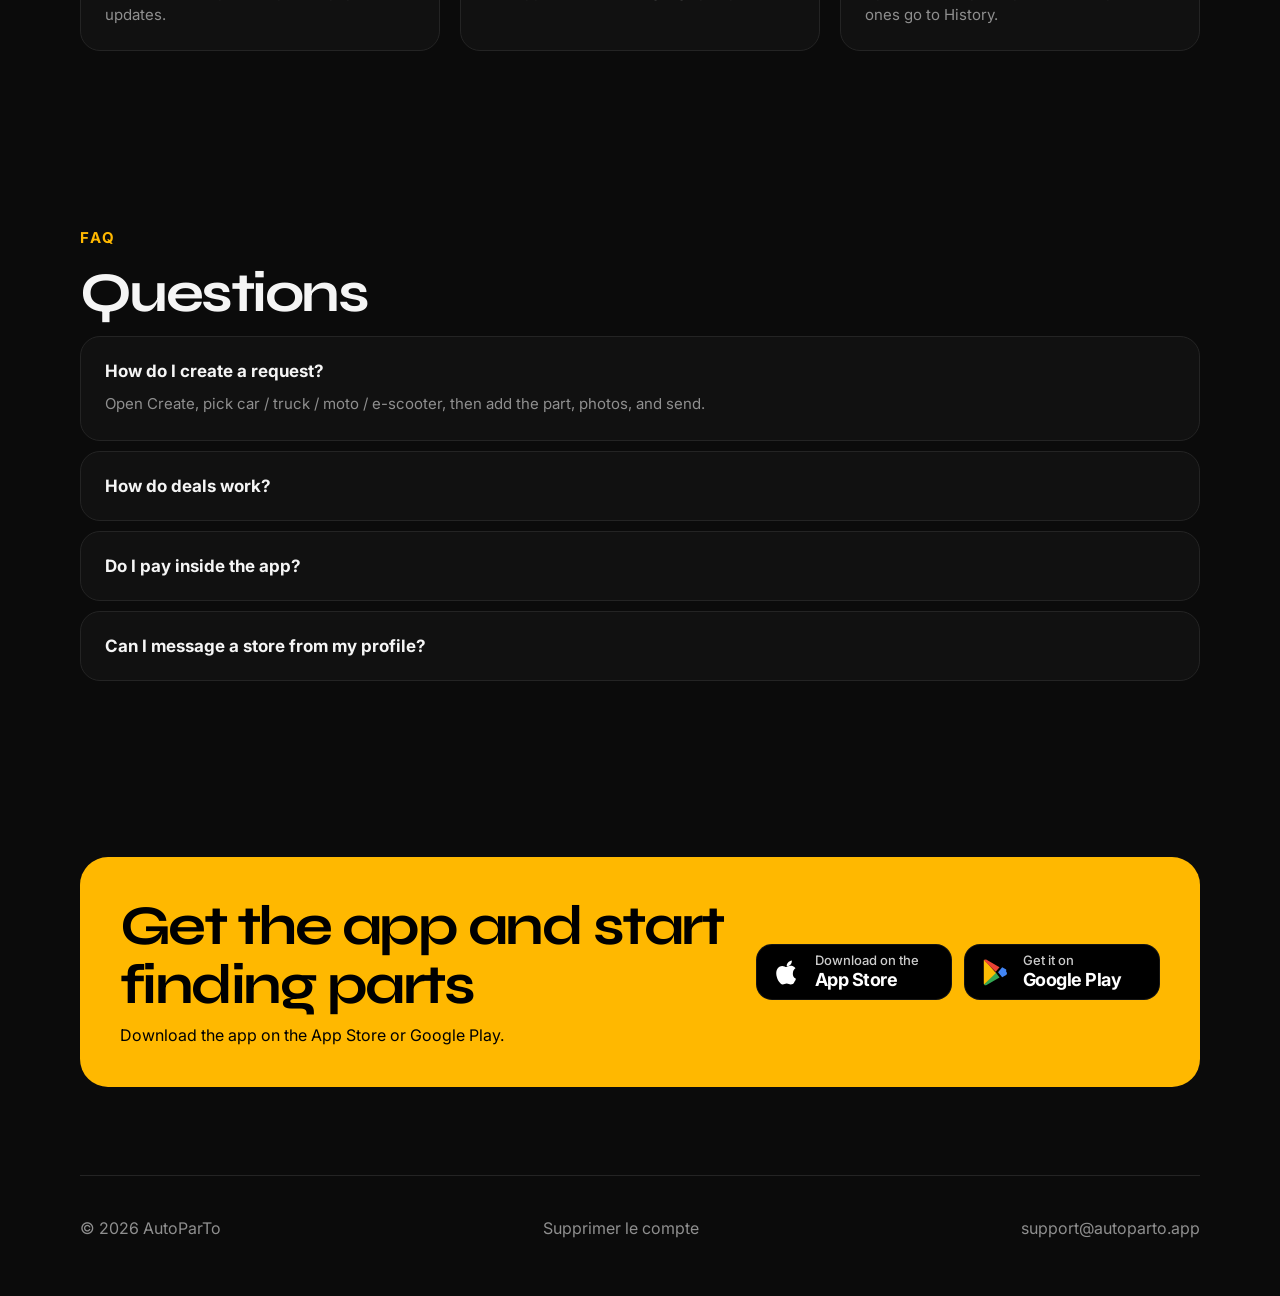
==== commit 357ef988: "Add a public page where users can request AutoPartOut account deletion. Co-authored-by: Cursor <curs" ====
--- a/index.html
+++ b/index.html
@@ -380,6 +380,7 @@
 
     <footer class="wrap footer">
       <span>© 2026 AutoParTo</span>
+      <a href="./delete-account/">Supprimer le compte</a>
       <a href="mailto:support@autoparto.app">support@autoparto.app</a>
     </footer>
 
--- a/styles.css
+++ b/styles.css
@@ -815,6 +815,51 @@
   border-top: 1px solid var(--border);
 }
 
+.legal {
+  padding: 48px 0 80px;
+  max-width: 760px;
+}
+
+.legal h1 {
+  font-family: Syne, Inter, sans-serif;
+  font-size: clamp(32px, 4.6vw, 52px);
+  letter-spacing: -0.045em;
+  line-height: 1.08;
+  margin: 10px 0 16px;
+}
+
+.legal h2 {
+  font-family: Syne, Inter, sans-serif;
+  font-size: 22px;
+  letter-spacing: -0.03em;
+  margin: 36px 0 12px;
+}
+
+.legal p,
+.legal li {
+  color: var(--muted);
+  font-size: 16px;
+}
+
+.legal ol,
+.legal ul {
+  margin: 0 0 8px 1.25em;
+}
+
+.legal li + li {
+  margin-top: 8px;
+}
+
+.legal a {
+  color: var(--yellow);
+}
+
+.legal .lang-block + .lang-block {
+  margin-top: 28px;
+  padding-top: 8px;
+  border-top: 1px solid var(--border);
+}
+
 .mobile-drawer {
   display: none;
 }
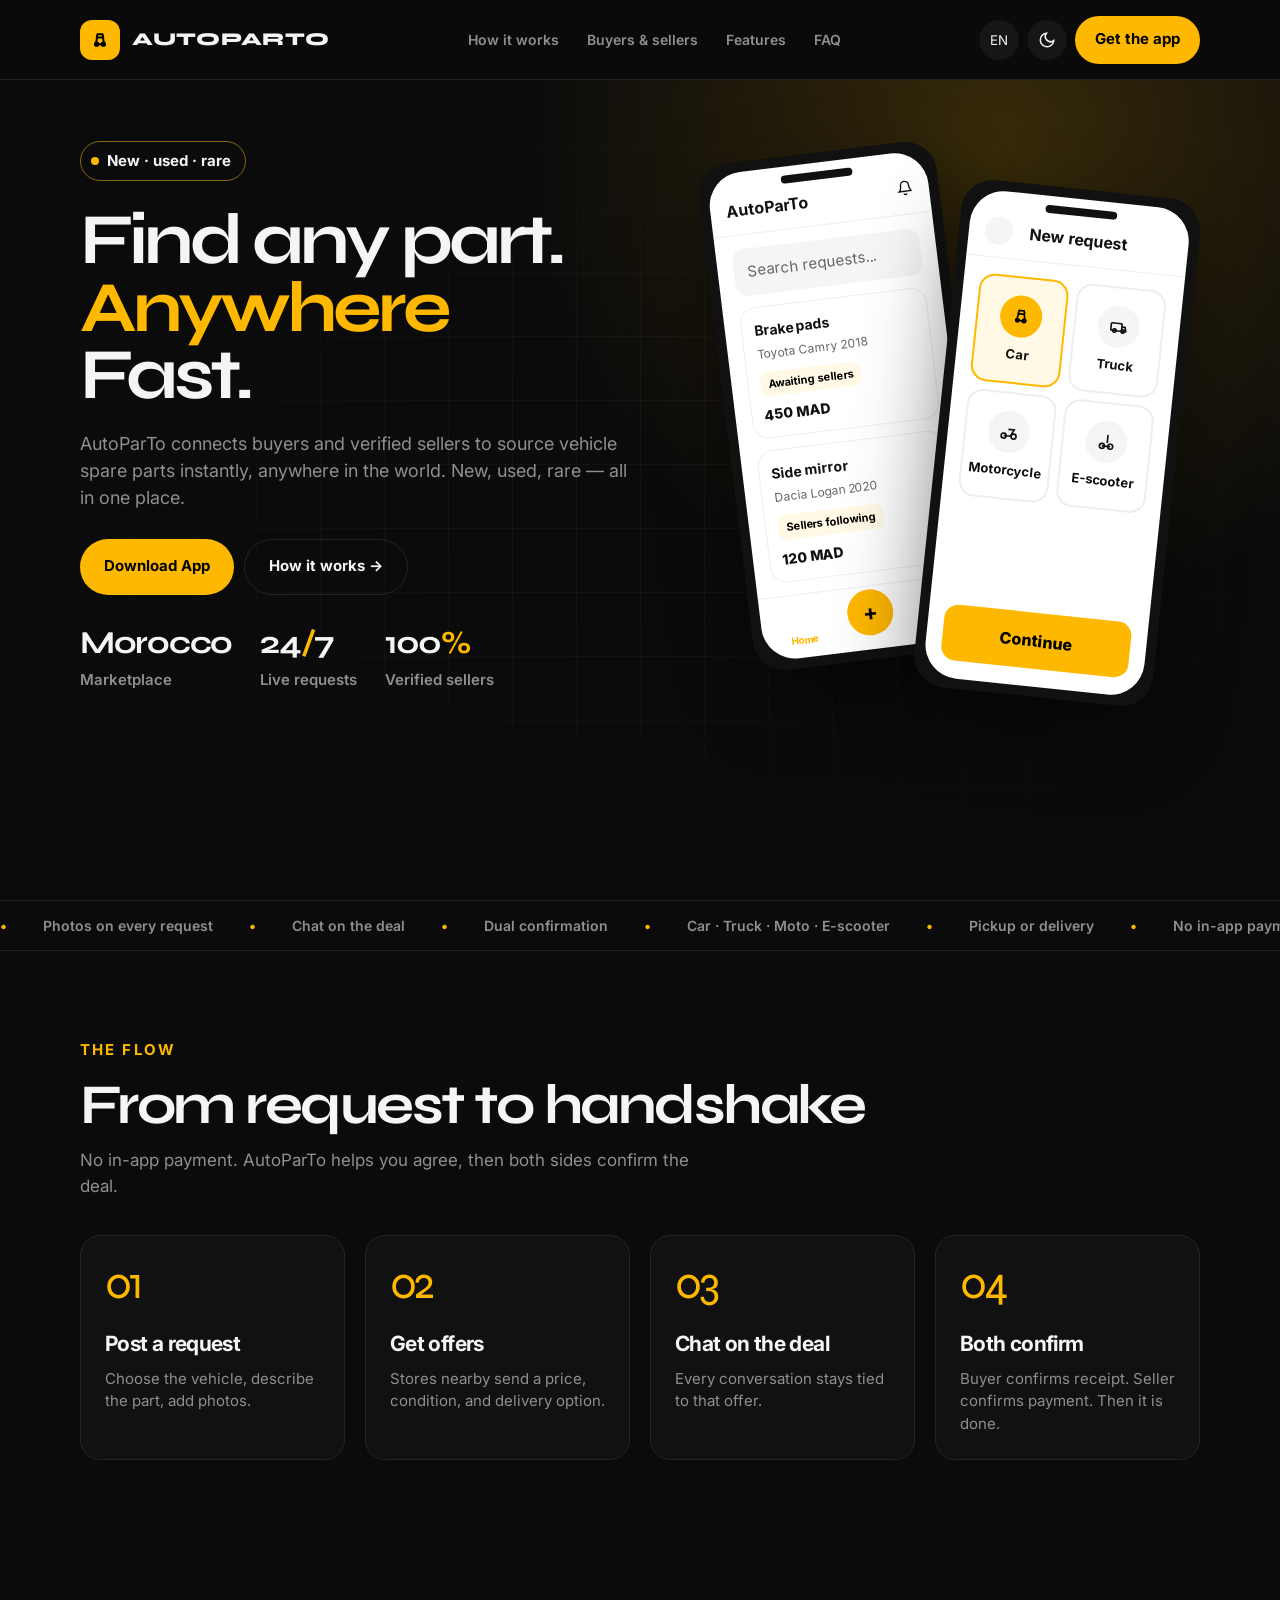
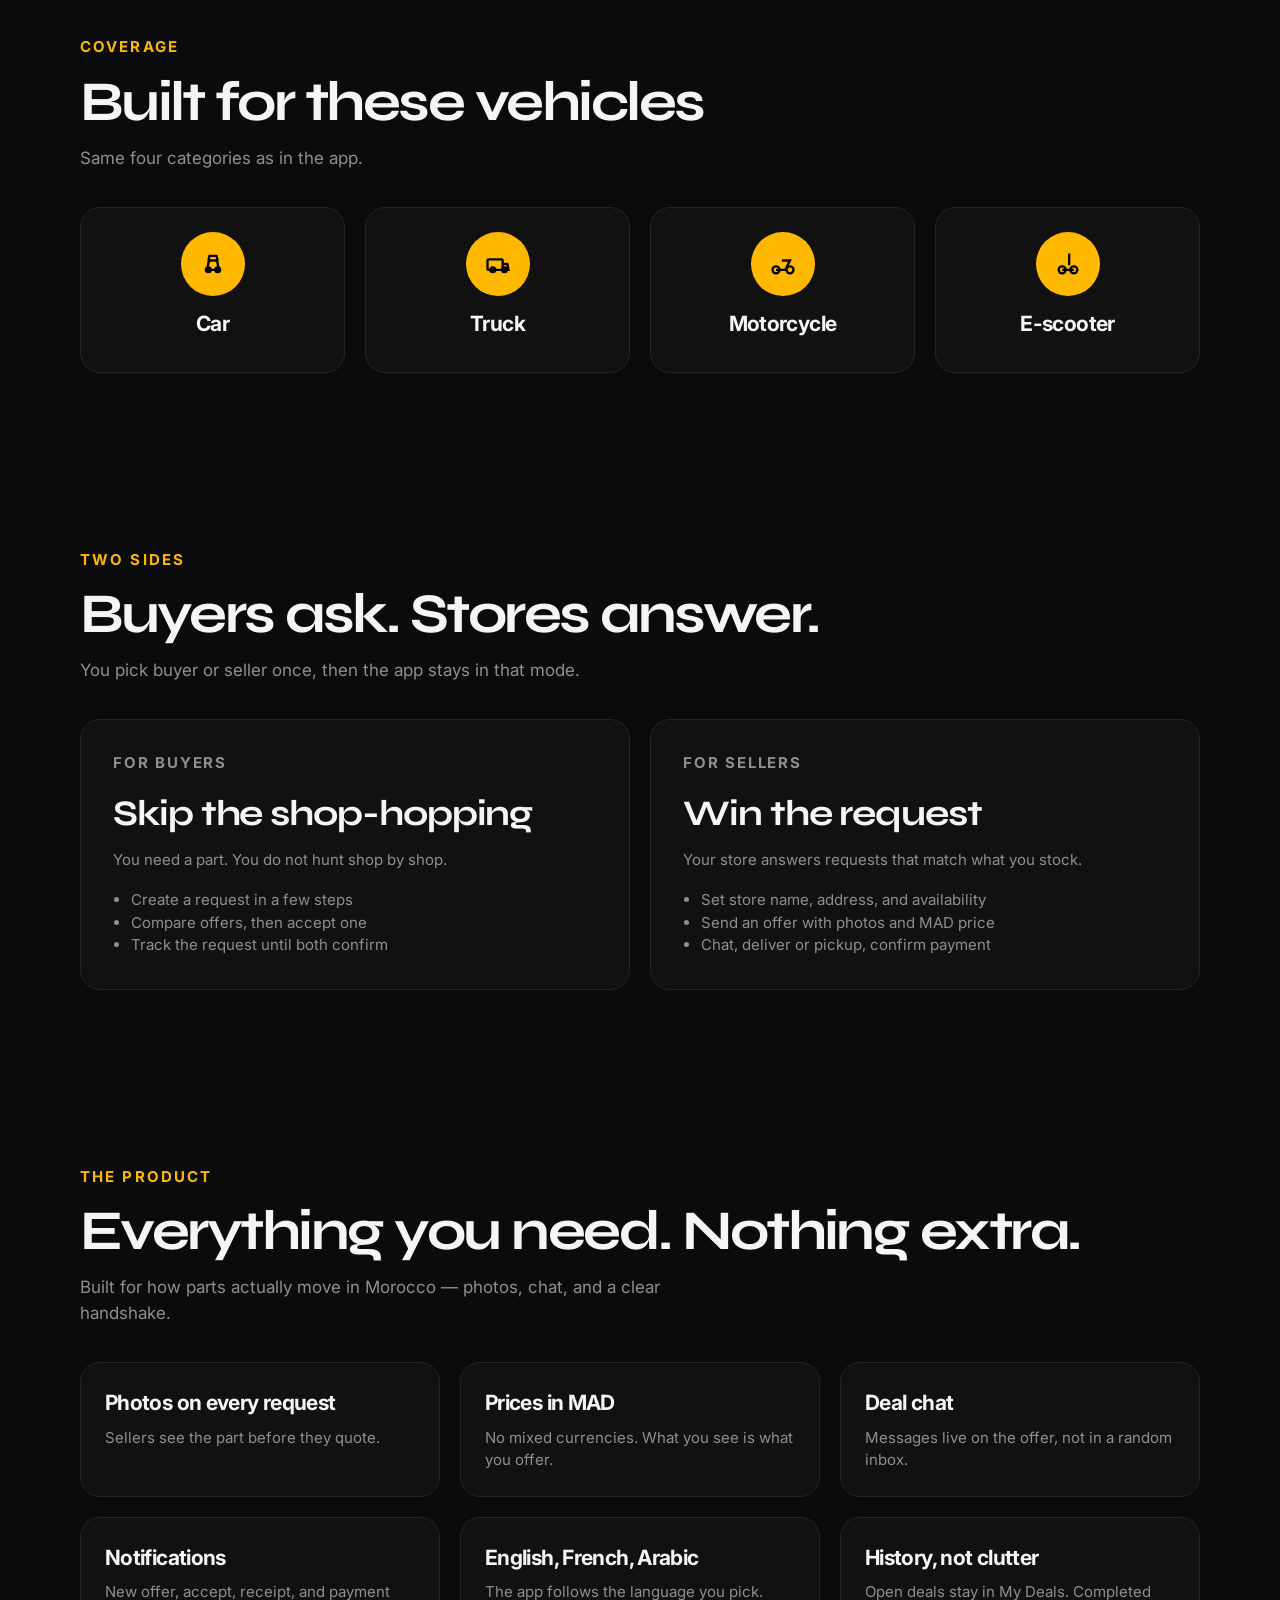
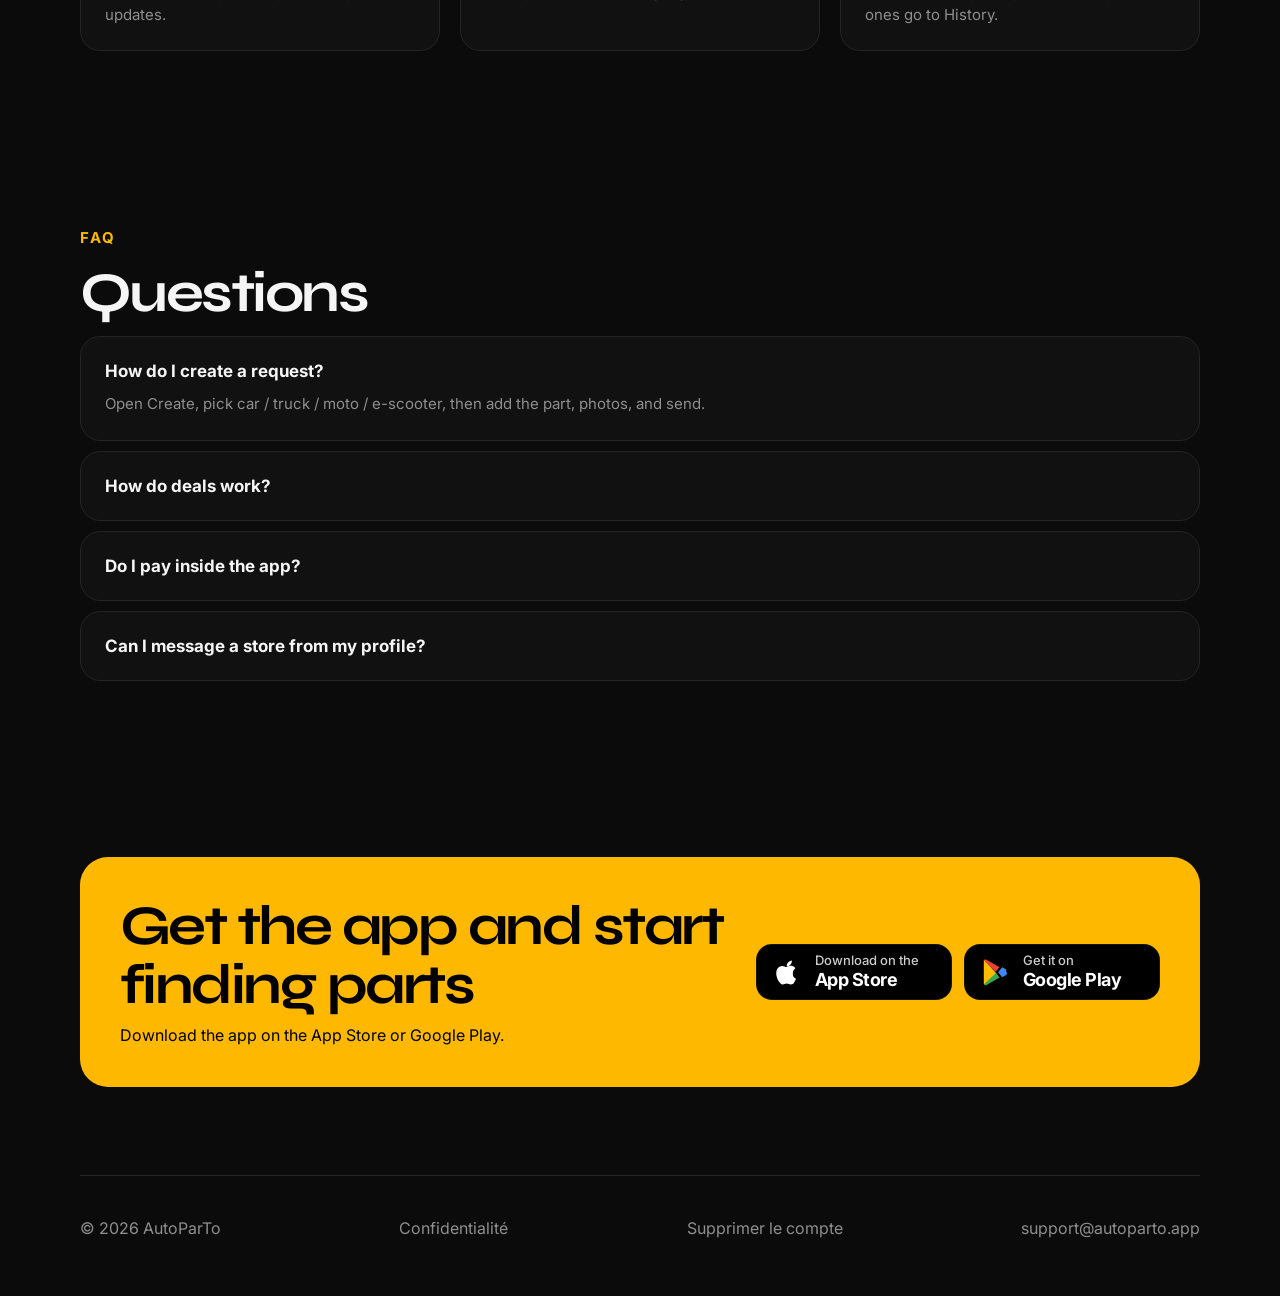
==== commit 48884005: "Add a privacy policy that matches what AutoPartOut actually collects. Co-authored-by: Cursor <cursor" ====
--- a/index.html
+++ b/index.html
@@ -380,6 +380,7 @@
 
     <footer class="wrap footer">
       <span>© 2026 AutoParTo</span>
+      <a href="./privacy/">Confidentialité</a>
       <a href="./delete-account/">Supprimer le compte</a>
       <a href="mailto:support@autoparto.app">support@autoparto.app</a>
     </footer>
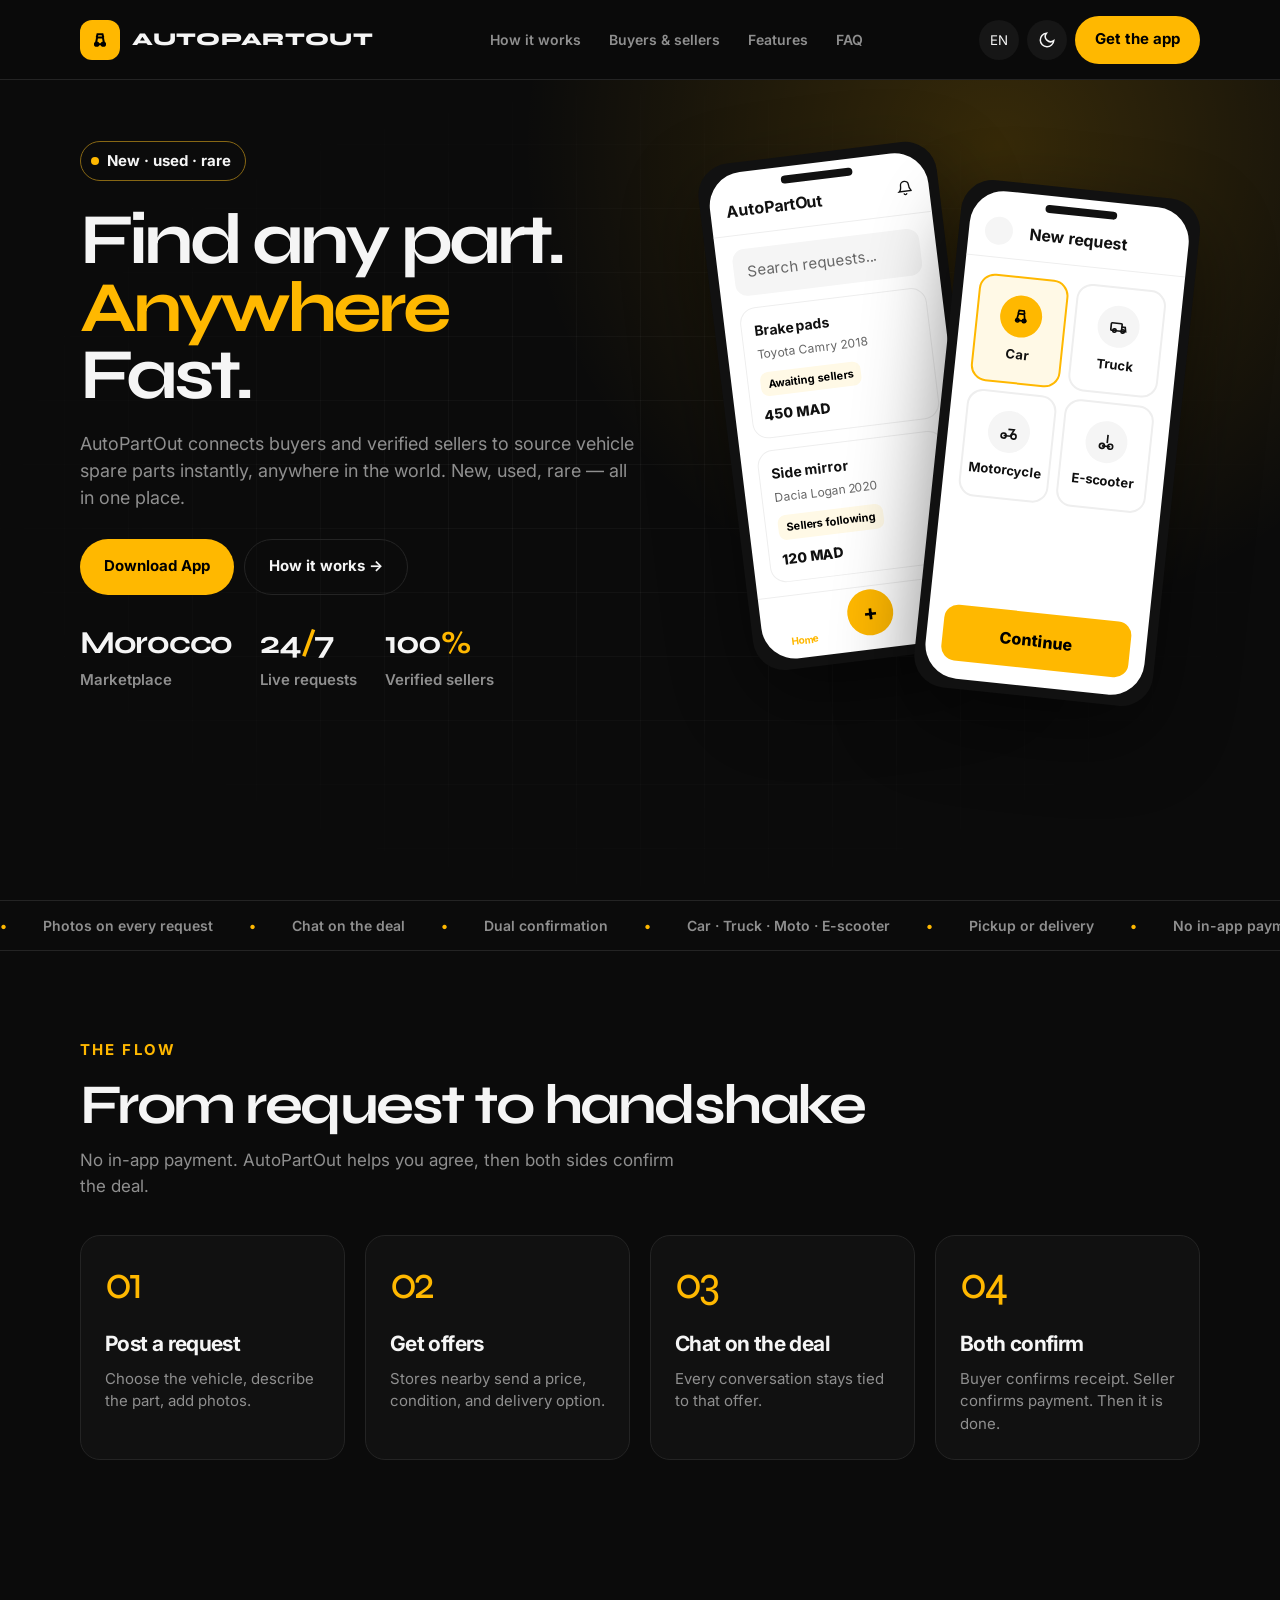
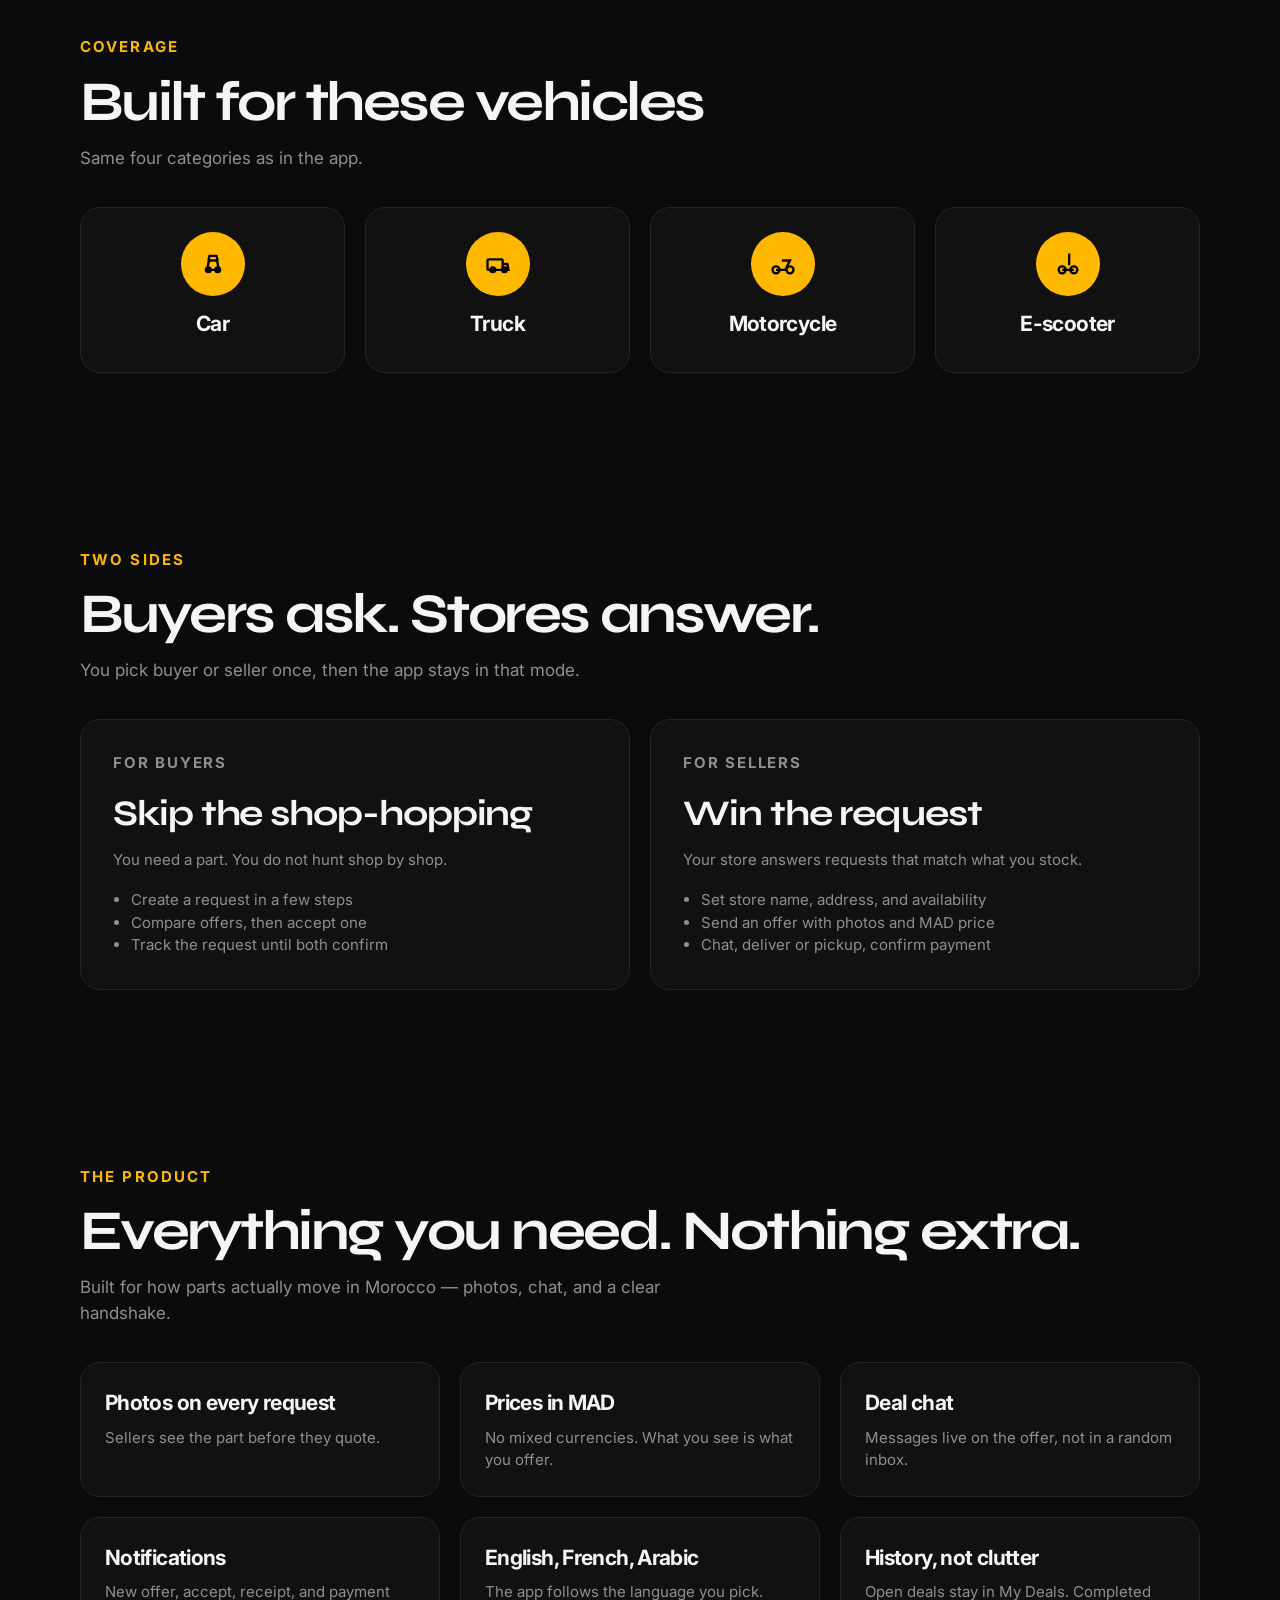
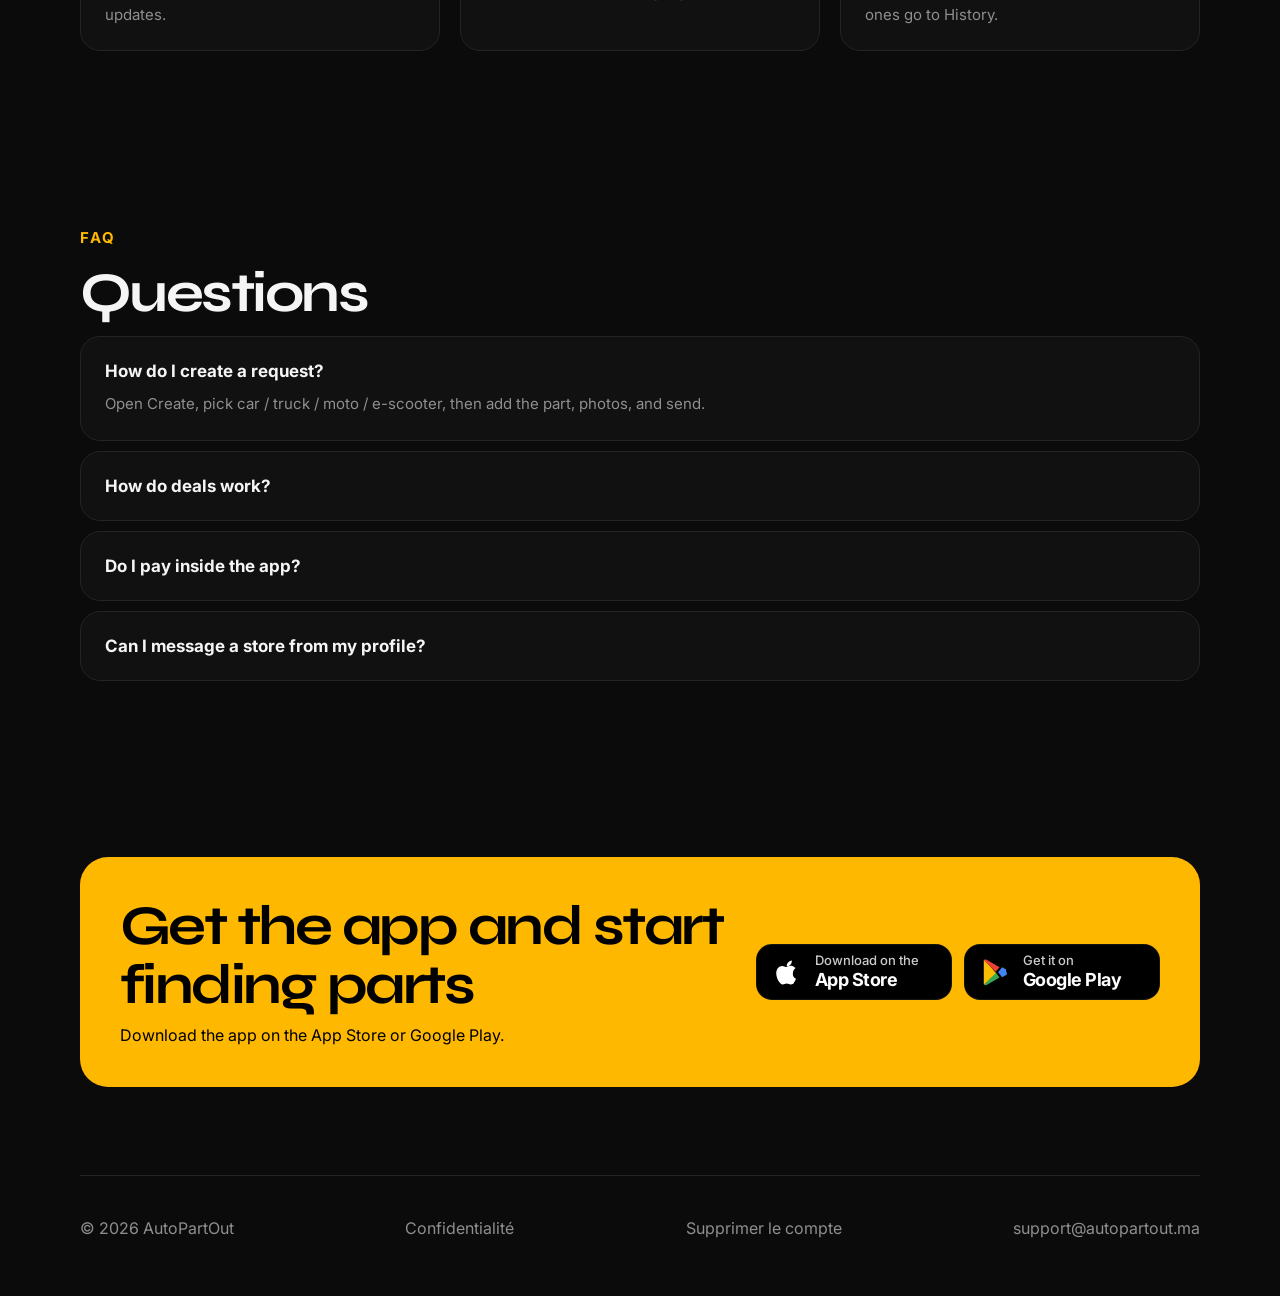
==== commit 7197e1e3: "Rename the public brand from AutoParTo to AutoPartOut. The landing copy, store links, support addres" ====
--- a/index.html
+++ b/index.html
@@ -3,10 +3,10 @@
   <head>
     <meta charset="UTF-8" />
     <meta name="viewport" content="width=device-width, initial-scale=1" />
-    <title>AutoParTo — Find any part. Anywhere. Fast.</title>
+    <title>AutoPartOut — Find any part. Anywhere. Fast.</title>
     <meta
       name="description"
-      content="AutoParTo connects buyers and verified sellers to source vehicle spare parts instantly, anywhere in the world. New, used, rare — all in one place."
+      content="AutoPartOut connects buyers and verified sellers to source vehicle spare parts instantly, anywhere in the world. New, used, rare — all in one place."
     />
     <link rel="preconnect" href="https://fonts.googleapis.com" />
     <link rel="preconnect" href="https://fonts.gstatic.com" crossorigin />
@@ -27,7 +27,7 @@
               <circle cx="16" cy="17" r="2" />
             </svg>
           </span>
-          AutoParTo
+          AutoPartOut
         </a>
         <nav class="nav-links">
           <a href="#how" data-i18n="nav.how"></a>
@@ -105,7 +105,7 @@
               <div class="phone-screen">
                 <div class="phone-status"><span class="notch"></span></div>
                 <div class="phone-head">
-                  <span>AutoParTo</span>
+                  <span>AutoPartOut</span>
                   <span class="bell">
                     <svg width="16" height="16" viewBox="0 0 24 24" fill="none" stroke="currentColor" stroke-width="2">
                       <path d="M6 8a6 6 0 1 1 12 0c0 7 3 7 3 9H3s3-2 3-9" />
@@ -351,7 +351,7 @@
               <p data-i18n="cta.lead"></p>
             </div>
             <div class="store-btns">
-              <a class="store-btn js-store-ios" href="https://apps.apple.com/app/autoparto" target="_blank" rel="noopener noreferrer" aria-label="App Store">
+              <a class="store-btn js-store-ios" href="https://apps.apple.com/app/autopartout" target="_blank" rel="noopener noreferrer" aria-label="App Store">
                 <svg class="store-logo" viewBox="0 0 24 24" aria-hidden="true">
                   <path fill="currentColor" d="M16.4 12.7c0-2.3 1.9-3.4 2-3.5-1.1-1.6-2.8-1.8-3.4-1.8-1.4-.1-2.8.9-3.5.9s-1.8-.8-3-.8c-1.5 0-3 .9-3.8 2.3-1.6 2.8-.4 7 1.2 9.3.8 1.1 1.7 2.3 2.9 2.3 1.2 0 1.6-.7 3-.7s1.8.7 3 .7 2-.1 2.9-2.2c.7-1.1 1-2.1 1-2.2-.1 0-2.3-.9-2.3-3.3zM14.7 6.3c.6-.8 1.1-1.9.9-3-1 .1-2.1.7-2.8 1.5-.6.7-1.2 1.8-1 2.9 1.1.1 2.2-.5 2.9-1.4z"/>
                 </svg>
@@ -360,7 +360,7 @@
                   <strong data-i18n="store.iosName"></strong>
                 </span>
               </a>
-              <a class="store-btn js-store-android" href="https://play.google.com/store/apps/details?id=com.autoparto.app" target="_blank" rel="noopener noreferrer" aria-label="Google Play">
+              <a class="store-btn js-store-android" href="https://play.google.com/store/apps/details?id=com.autopartout.app" target="_blank" rel="noopener noreferrer" aria-label="Google Play">
                 <svg class="store-logo" viewBox="0 0 24 24" fill="none" aria-hidden="true">
                   <path fill="#34A853" d="M12.5 12.2 3.8 21.3c.2.4.6.7 1.1.7.3 0 .5-.1.8-.2l9.7-5.6-2.9-4z"/>
                   <path fill="#4285F4" d="M20.4 10.2 17.4 8.5l-3.1 3.7 3.1 3.7 3-1.7c.8-.5.8-1.8 0-2.3z"/>
@@ -379,12 +379,12 @@
     </main>
 
     <footer class="wrap footer">
-      <span>© 2026 AutoParTo</span>
+      <span>© 2026 AutoPartOut</span>
       <a href="./privacy/">Confidentialité</a>
       <a href="./delete-account/">Supprimer le compte</a>
-      <a href="mailto:support@autoparto.app">support@autoparto.app</a>
+      <a href="mailto:support@autopartout.ma">support@autopartout.ma</a>
     </footer>
 
-    <script src="./script.js?v=9"></script>
+    <script src="./script.js?v=10"></script>
   </body>
 </html>
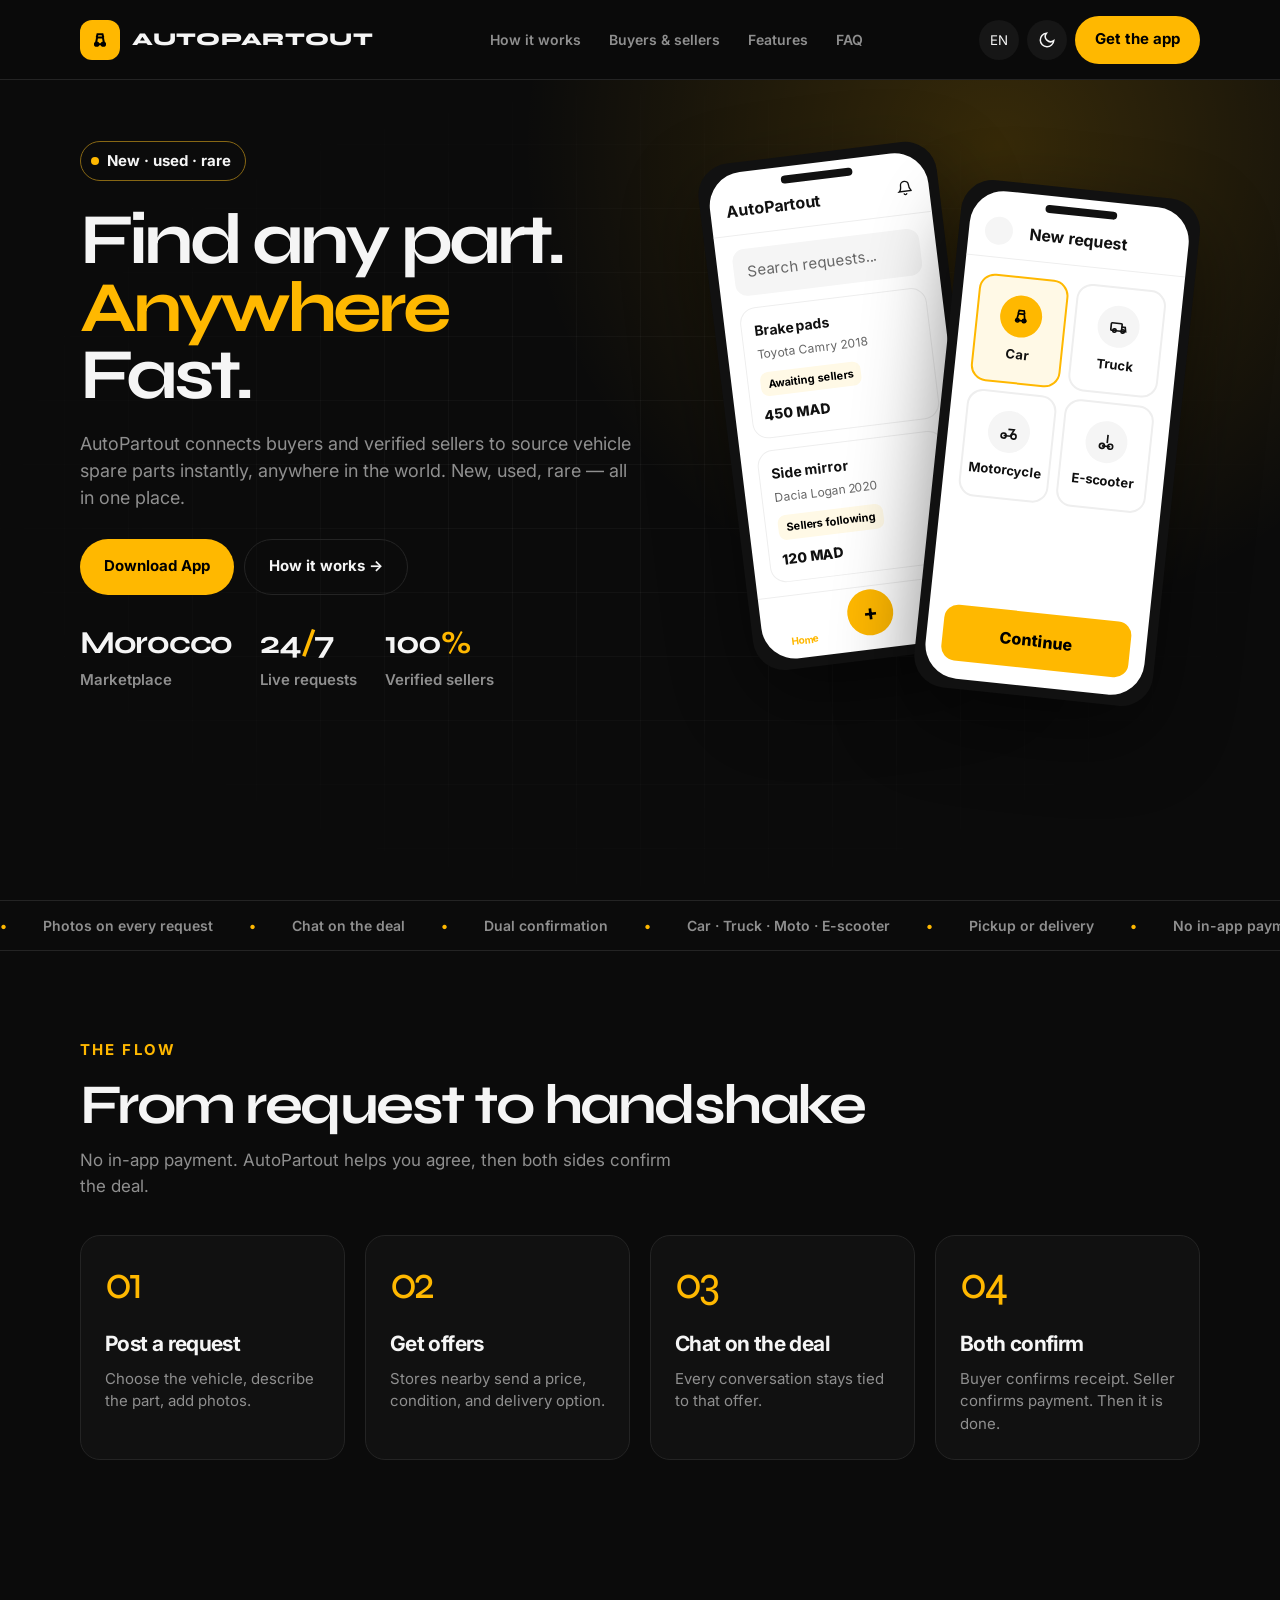
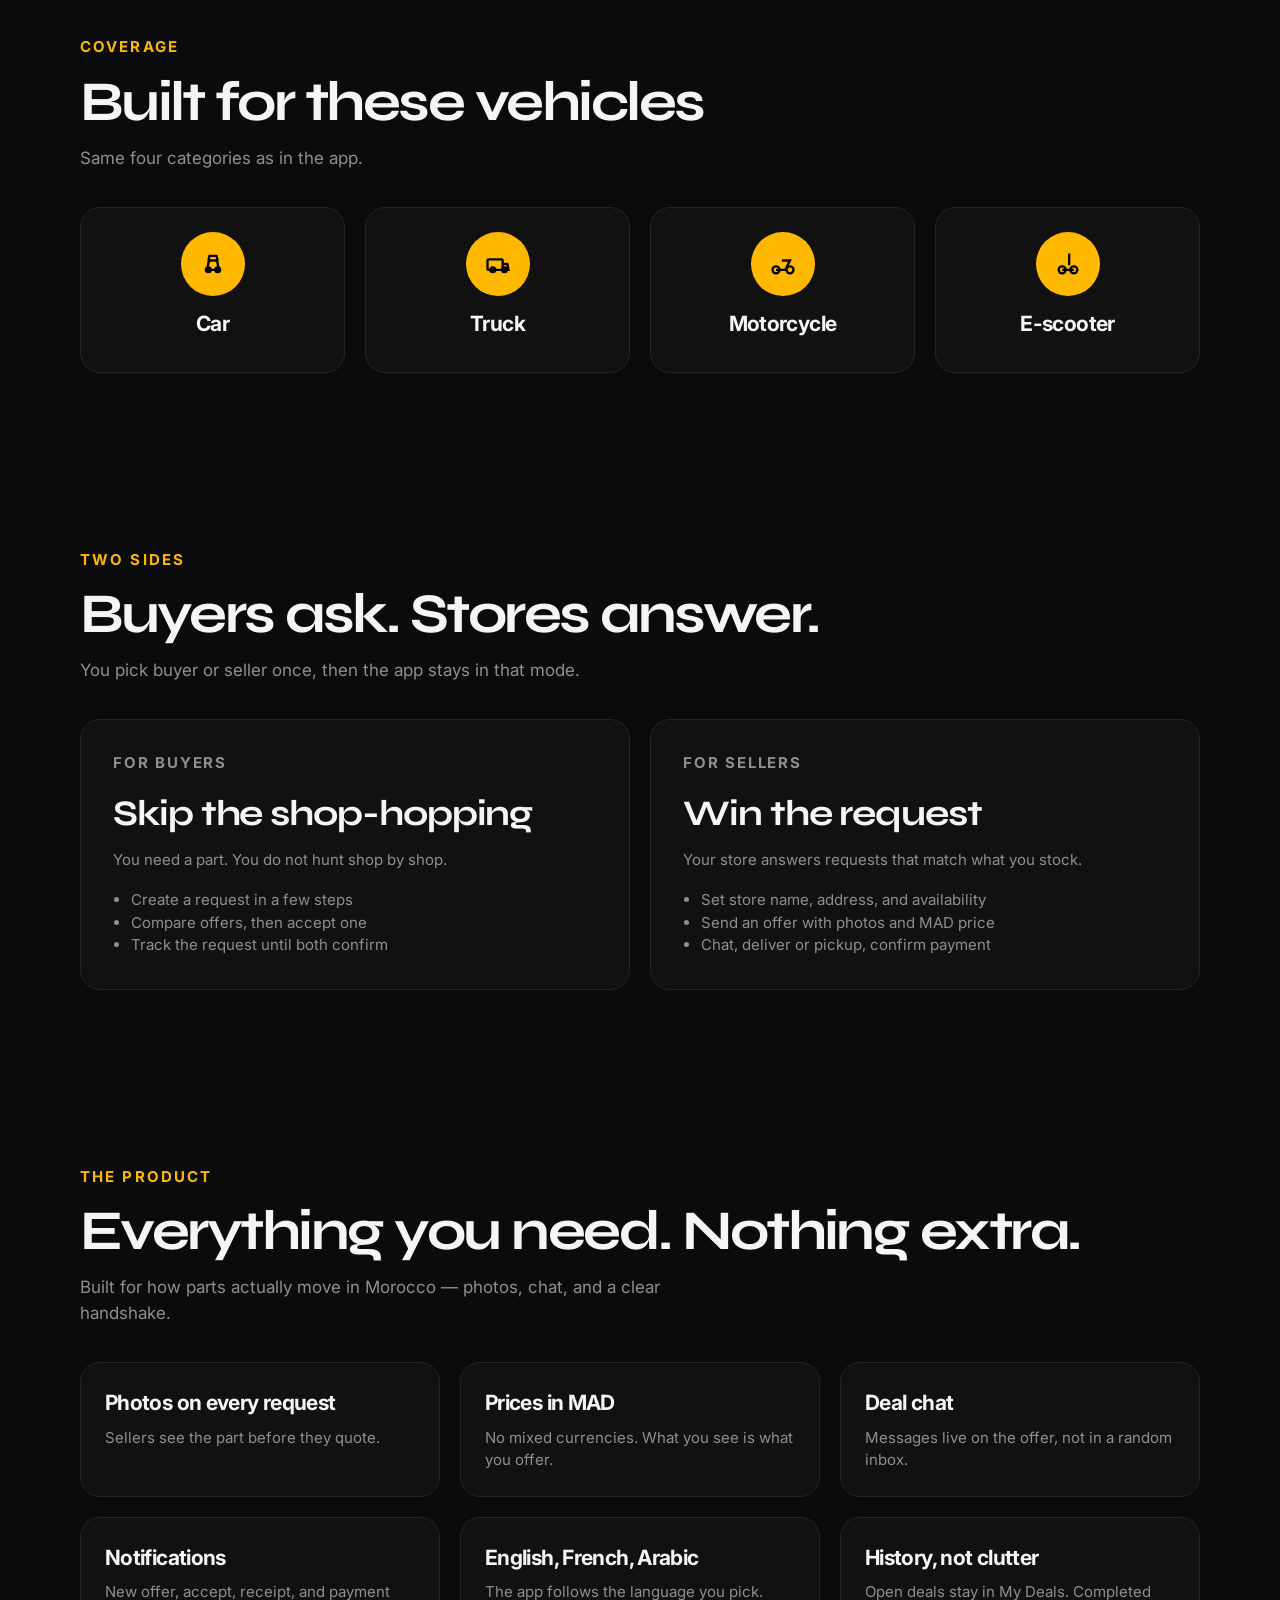
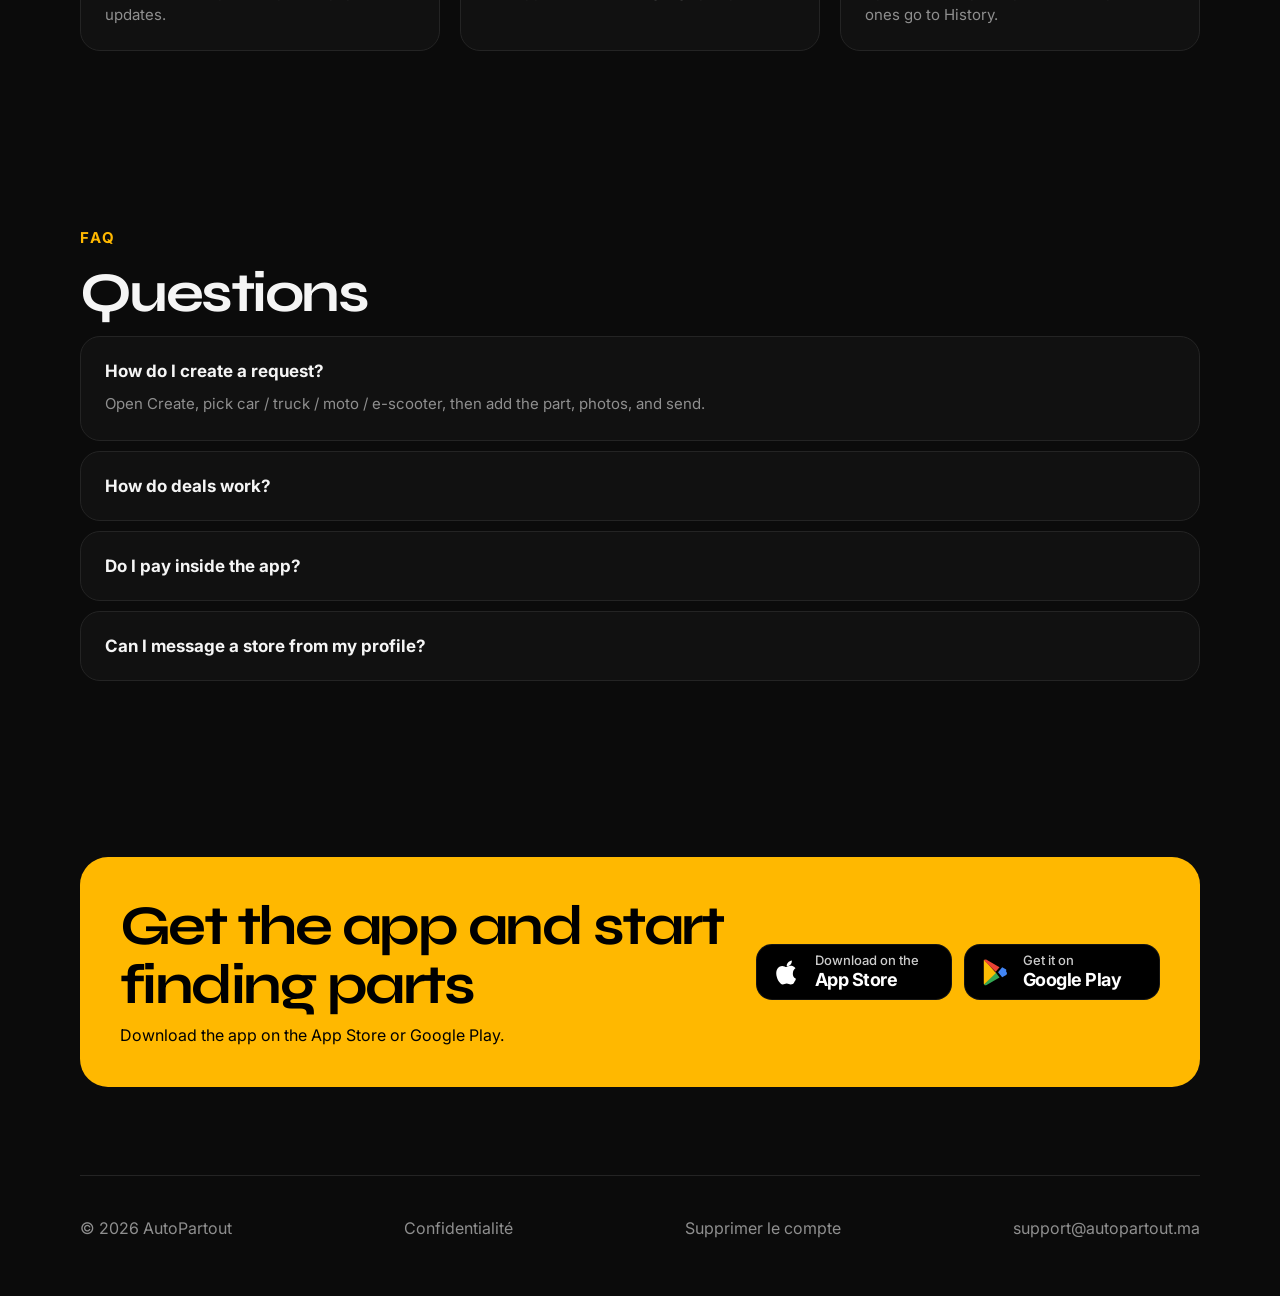
==== commit 379569d6: "Spell the brand AutoPartout. Co-authored-by: Cursor <cursoragent@cursor.com>" ====
--- a/index.html
+++ b/index.html
@@ -3,10 +3,10 @@
   <head>
     <meta charset="UTF-8" />
     <meta name="viewport" content="width=device-width, initial-scale=1" />
-    <title>AutoPartOut — Find any part. Anywhere. Fast.</title>
+    <title>AutoPartout — Find any part. Anywhere. Fast.</title>
     <meta
       name="description"
-      content="AutoPartOut connects buyers and verified sellers to source vehicle spare parts instantly, anywhere in the world. New, used, rare — all in one place."
+      content="AutoPartout connects buyers and verified sellers to source vehicle spare parts instantly, anywhere in the world. New, used, rare — all in one place."
     />
     <link rel="preconnect" href="https://fonts.googleapis.com" />
     <link rel="preconnect" href="https://fonts.gstatic.com" crossorigin />
@@ -27,7 +27,7 @@
               <circle cx="16" cy="17" r="2" />
             </svg>
           </span>
-          AutoPartOut
+          AutoPartout
         </a>
         <nav class="nav-links">
           <a href="#how" data-i18n="nav.how"></a>
@@ -105,7 +105,7 @@
               <div class="phone-screen">
                 <div class="phone-status"><span class="notch"></span></div>
                 <div class="phone-head">
-                  <span>AutoPartOut</span>
+                  <span>AutoPartout</span>
                   <span class="bell">
                     <svg width="16" height="16" viewBox="0 0 24 24" fill="none" stroke="currentColor" stroke-width="2">
                       <path d="M6 8a6 6 0 1 1 12 0c0 7 3 7 3 9H3s3-2 3-9" />
@@ -379,7 +379,7 @@
     </main>
 
     <footer class="wrap footer">
-      <span>© 2026 AutoPartOut</span>
+      <span>© 2026 AutoPartout</span>
       <a href="./privacy/">Confidentialité</a>
       <a href="./delete-account/">Supprimer le compte</a>
       <a href="mailto:support@autopartout.ma">support@autopartout.ma</a>
